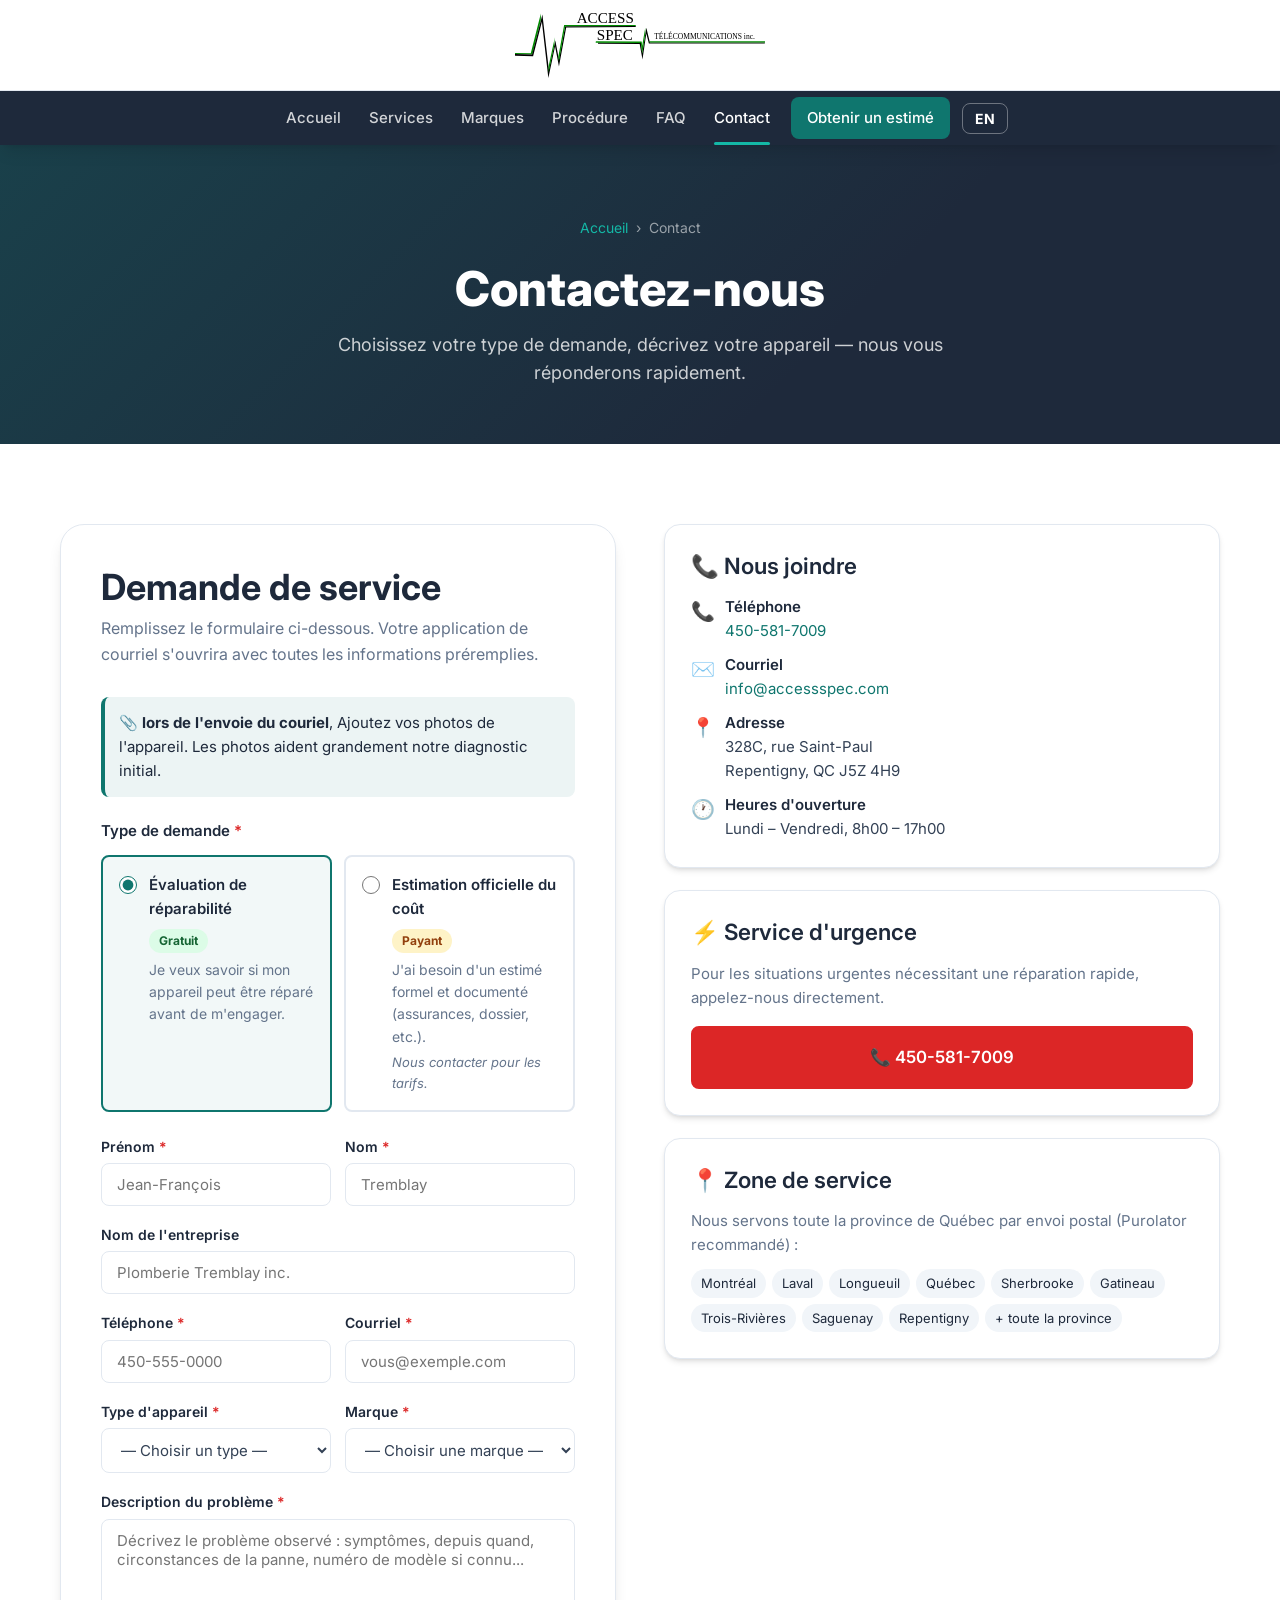
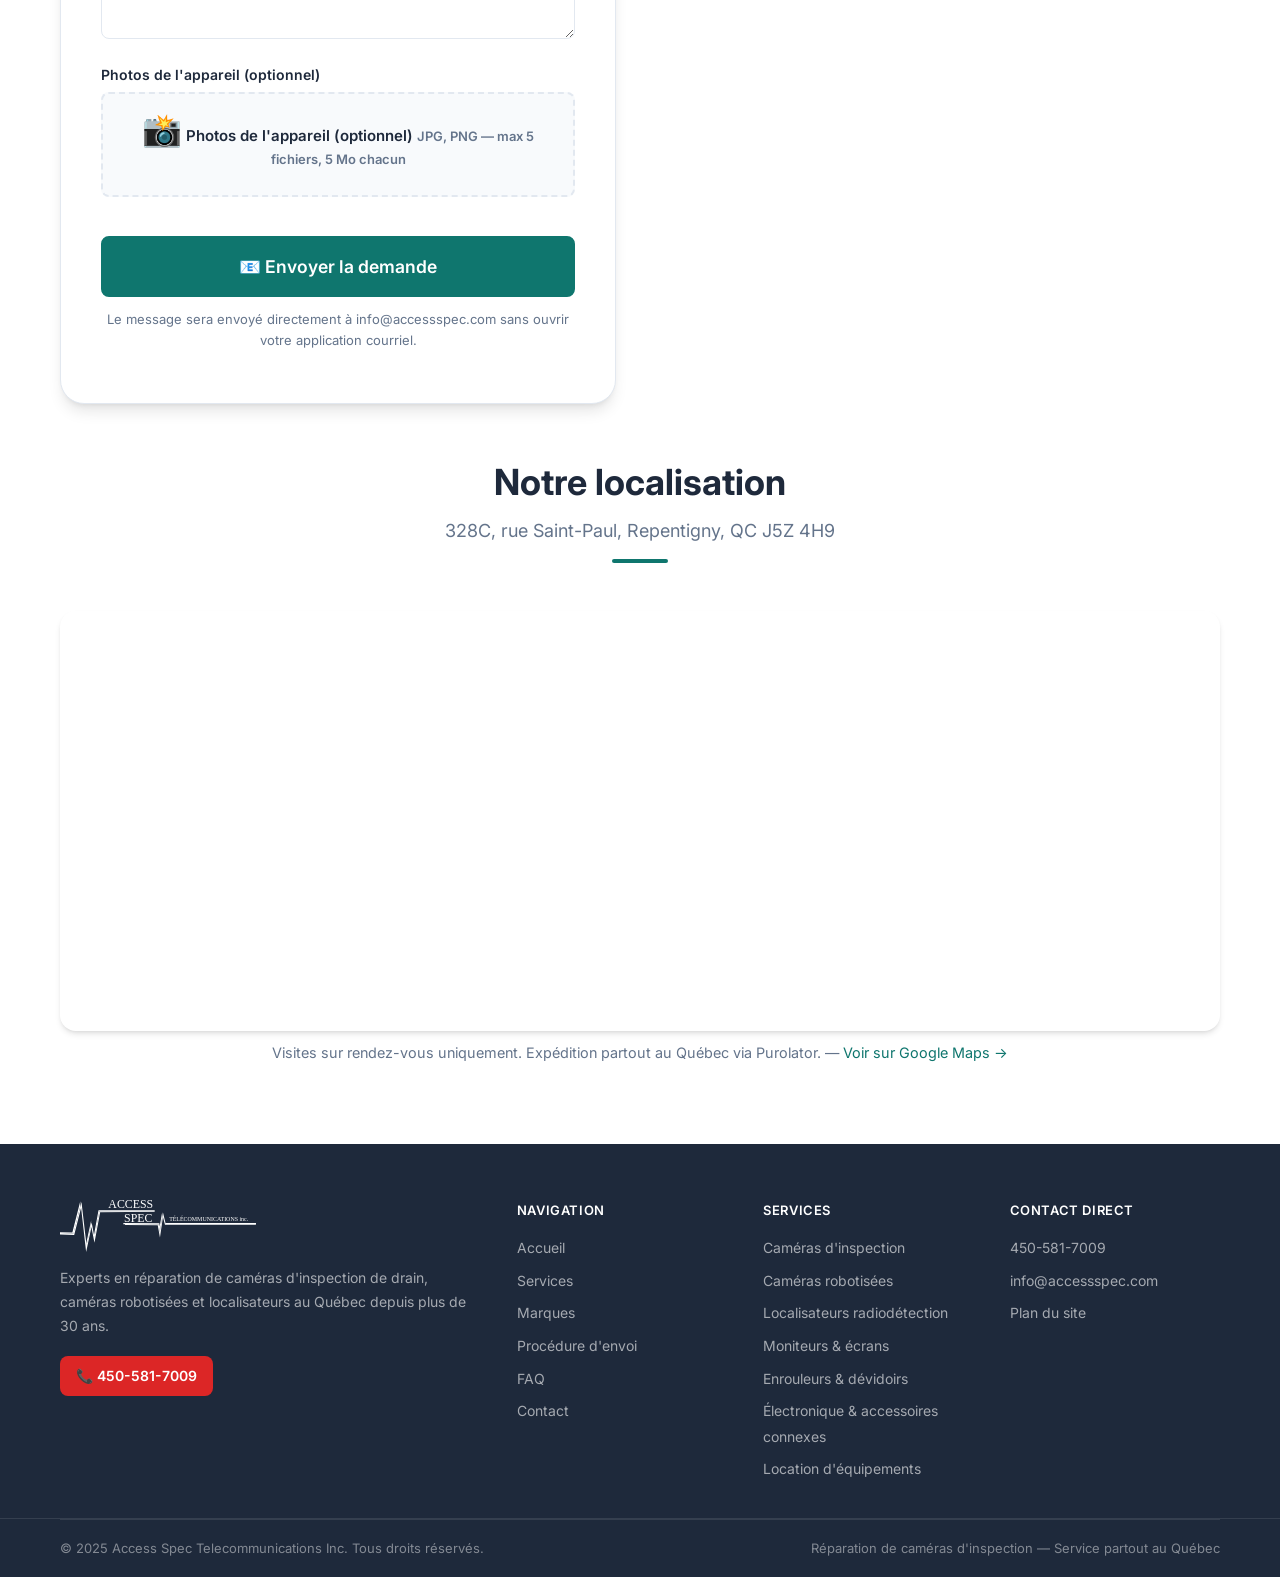
==== contact.html @ 67550aa0 "corection" ====
<!DOCTYPE html>
<html lang="fr">
<head>
  <meta charset="UTF-8">
  <meta name="viewport" content="width=device-width, initial-scale=1.0">
  <title>Contact &amp; estimé — Access Spec Telecommunications | Réparation caméra Québec</title>
  <meta name="description" content="Contactez Access Spec pour un estimé de réparation de caméra d'inspection de drain, caméra robotisée ou localisateur. Formulaire de contact, téléphone 450-581-7009, courriel info@accessspec.com.">
  <link rel="canonical" href="https://www.accessspec.com/contact.html">
  <link rel="preconnect" href="https://fonts.googleapis.com">
  <link rel="preconnect" href="https://fonts.gstatic.com" crossorigin>
  <link href="https://fonts.googleapis.com/css2?family=Inter:wght@400;500;600;700;800&display=swap" rel="stylesheet">
  <link rel="stylesheet" href="css/style.css">
  <style>
    /* === STATUT FORMULAIRE === */
    .form-status {
      display: none; padding: 14px 18px; border-radius: var(--radius);
      font-size: .9375rem; line-height: 1.5; margin-top: 16px;
    }
    .form-status--success { background: #DCFCE7; color: #166534; border: 1px solid #86EFAC; }
    .form-status--error   { background: #FEF2F2; color: #991B1B; border: 1px solid #FECACA; }
    .form-status a { color: inherit; font-weight: 600; }
    /* === CHAMP PHOTO === */
    .file-drop {
      border: 2px dashed var(--border); border-radius: var(--radius);
      padding: 20px 16px; text-align: center; cursor: pointer;
      transition: border-color var(--transition-fast), background var(--transition-fast);
      background: var(--off-white);
    }
    .file-drop:hover, .file-drop:focus-within { border-color: var(--primary); background: rgba(15,118,110,.04); }
    .file-drop input[type="file"] { display: none; }
    .file-drop-label { display: flex; flex-direction: column; align-items: center; gap: 6px; cursor: pointer; }
    .file-drop-icon  { font-size: 2rem; line-height: 1; }
    .file-drop-text  { font-weight: 600; color: var(--secondary); font-size: .9375rem; }
    .file-drop-hint  { font-size: .8125rem; color: var(--text-light); }
    #file-names { margin-top: 8px; font-size: .8125rem; color: var(--primary); min-height: 1em; }
    /* === SÉLECTEUR TYPE DE DEMANDE === */
    .selector-label { font-weight: 600; font-size: .9375rem; margin-bottom: 12px; color: var(--secondary); }
    .type-options { display: grid; grid-template-columns: 1fr 1fr; gap: 12px; margin-bottom: 24px; }
    @media (max-width: 580px) { .type-options { grid-template-columns: 1fr; } }
    .type-option {
      display: flex; align-items: flex-start; gap: 12px;
      padding: 16px; border: 2px solid var(--border); border-radius: var(--radius);
      cursor: pointer; transition: border-color var(--transition-fast), background var(--transition-fast);
      background: var(--white);
    }
    .type-option:hover { border-color: var(--primary-light); background: var(--off-white); }
    .type-option:has(input:checked) { border-color: var(--primary); background: rgba(15,118,110,.05); }
    .type-option input[type="radio"] { margin-top: 3px; accent-color: var(--primary); width: 18px; height: 18px; flex-shrink: 0; }
    .type-option-content { flex: 1; }
    .type-option-header { display: flex; align-items: center; justify-content: space-between; gap: 8px; margin-bottom: 6px; flex-wrap: wrap; }
    .type-option-title { font-weight: 600; font-size: .9375rem; color: var(--secondary); }
    .type-badge { font-size: .75rem; font-weight: 700; padding: 2px 10px; border-radius: var(--radius-full); white-space: nowrap; }
    .type-badge-free { background: #DCFCE7; color: #166534; }
    .type-badge-paid { background: #FEF3C7; color: #92400E; }
    .type-option-desc { font-size: .875rem; color: var(--text-light); margin: 0; }
    .type-option-note { font-size: .8125rem; color: var(--text-light); font-style: italic; margin: 4px 0 0; }
  </style>
</head>
<body>

<a href="tel:4505817009" class="floating-phone" aria-label="Appeler Access Spec au 450-581-7009">📞 450-581-7009</a>

<header class="site-header" id="site-header">
  <div class="header-logo-wrap">
    <a href="index.html" aria-label="Accueil Access Spec Telecommunications">
      <img src="assets/logoAccessSpec.svg" alt="Access Spec Telecommunications Inc." class="site-logo" width="220" height="66">
    </a>
  </div>
  <div class="header-nav">
    <div class="nav-inner">
      <button class="hamburger" id="hamburger" aria-label="Ouvrir le menu de navigation" aria-expanded="false" aria-controls="nav-menu">
        <span></span><span></span><span></span>
      </button>
      <ul class="nav-menu" id="nav-menu" role="list">
        <li><a href="index.html"     class="nav-link" data-i18n="nav-accueil">Accueil</a></li>
        <li><a href="services.html"  class="nav-link" data-i18n="nav-services">Services</a></li>
        <li><a href="marques.html"   class="nav-link" data-i18n="nav-marques">Marques</a></li>
        <li><a href="procedure.html" class="nav-link" data-i18n="nav-proc">Procédure</a></li>
        <li><a href="faq.html"       class="nav-link" data-i18n="nav-faq">FAQ</a></li>
        <li><a href="contact.html"   class="nav-link" data-i18n="nav-contact-simple">Contact</a></li>
        <li><a href="contact.html"   class="nav-link cta-nav" data-i18n="nav-contact">Obtenir un estimé</a></li>
        <li><button class="lang-btn" id="lang-btn" aria-label="Switch to English">EN</button></li>
      </ul>
    </div>
  </div>
</header>

<main>

  <section class="page-hero">
    <div class="page-hero-content container">
      <nav class="breadcrumb" aria-label="Fil d'Ariane">
        <a href="index.html" data-i18n="nav-accueil">Accueil</a>
        <span aria-hidden="true">›</span>
        <span data-i18n="nav-contact-simple">Contact</span>
      </nav>
      <h1 data-i18n="ct-page-h1">Contactez-nous</h1>
      <p data-i18n="ct-page-sub">Choisissez votre type de demande, décrivez votre appareil — nous vous réponderons rapidement.</p>
    </div>
  </section>

  <!-- CONTACT LAYOUT -->
  <section class="section">
    <div class="container">
      <div class="contact-layout">

        <!-- FORMULAIRE -->
        <div class="contact-form fade-in">
          <h2 data-i18n="ct-form-h2">Demande de service</h2>
          <p class="form-subtitle" data-i18n="ct-form-sub">Remplissez le formulaire ci-dessous. Votre application de courriel s'ouvrira avec toutes les informations préremplies.</p>

          <div class="form-note" role="note" data-i18n="ct-form-note">
            📎 <strong>lors de l'envoie du couriel</strong>, Ajoutez vos photos de l'appareil. Les photos aident grandement notre diagnostic initial.
          </div>

          <form id="contact-form" novalidate enctype="multipart/form-data">

            <p class="selector-label"><span data-i18n="ct-type-label">Type de demande</span> <span aria-hidden="true" style="color:var(--cta-phone)">*</span></p>
            <div class="type-options" role="radiogroup" aria-label="Type de demande">

              <label class="type-option" for="type-reparabilite">
                <input type="radio" id="type-reparabilite" name="type_demande" value="reparabilite" checked>
                <div class="type-option-content">
                  <div class="type-option-header">
                    <span class="type-option-title" data-i18n="ct-type-rep-title">Évaluation de réparabilité</span>
                    <span class="type-badge type-badge-free" data-i18n="ct-type-rep-badge">Gratuit</span>
                  </div>
                  <p class="type-option-desc" data-i18n="ct-type-rep-desc">Je veux savoir si mon appareil peut être réparé avant de m'engager.</p>
                </div>
              </label>

              <label class="type-option" for="type-estimation">
                <input type="radio" id="type-estimation" name="type_demande" value="estimation">
                <div class="type-option-content">
                  <div class="type-option-header">
                    <span class="type-option-title" data-i18n="ct-type-est-title">Estimation officielle du coût</span>
                    <span class="type-badge type-badge-paid" data-i18n="ct-type-est-badge">Payant</span>
                  </div>
                  <p class="type-option-desc" data-i18n="ct-type-est-desc">J'ai besoin d'un estimé formel et documenté (assurances, dossier, etc.).</p>
                  <p class="type-option-note" data-i18n="ct-type-est-note">Nous contacter pour les tarifs.</p>
                </div>
              </label>

            </div>

            <div class="form-row">
              <div class="form-group">
                <label for="prenom"><span data-i18n="ct-lbl-prenom">Prénom</span> <span aria-hidden="true" style="color:var(--cta-phone)">*</span></label>
                <input type="text" id="prenom" name="prenom" placeholder="Jean-François" required autocomplete="given-name" data-i18n-placeholder="ct-ph-prenom">
              </div>
              <div class="form-group">
                <label for="nom"><span data-i18n="ct-lbl-nom">Nom</span> <span aria-hidden="true" style="color:var(--cta-phone)">*</span></label>
                <input type="text" id="nom" name="nom" placeholder="Tremblay" required autocomplete="family-name" data-i18n-placeholder="ct-ph-nom">
              </div>
            </div>

            <div class="form-group">
              <label for="entreprise" data-i18n="ct-lbl-co">Nom de l'entreprise</label>
              <input type="text" id="entreprise" name="entreprise" placeholder="Plomberie Tremblay inc." autocomplete="organization" data-i18n-placeholder="ct-ph-co">
            </div>

            <div class="form-row">
              <div class="form-group">
                <label for="telephone"><span data-i18n="ct-lbl-tel">Téléphone</span> <span aria-hidden="true" style="color:var(--cta-phone)">*</span></label>
                <input type="tel" id="telephone" name="telephone" placeholder="450-555-0000" required autocomplete="tel" data-i18n-placeholder="ct-ph-tel">
              </div>
              <div class="form-group">
                <label for="email"><span data-i18n="ct-lbl-email">Courriel</span> <span aria-hidden="true" style="color:var(--cta-phone)">*</span></label>
                <input type="email" id="email" name="email" placeholder="vous@exemple.com" required autocomplete="email" data-i18n-placeholder="ct-ph-email">
              </div>
            </div>

            <div class="form-row">
              <div class="form-group">
                <label for="type_appareil"><span data-i18n="ct-lbl-type">Type d'appareil</span> <span aria-hidden="true" style="color:var(--cta-phone)">*</span></label>
                <select id="type_appareil" name="type_appareil" required>
                  <option value="" disabled selected data-i18n="ct-opt-default-type">— Choisir un type —</option>
                  <option value="Caméra d'inspection de drain" data-i18n="ct-opt-t1">Caméra d'inspection de drain</option>
                  <option value="Caméra robotisée"             data-i18n="ct-opt-t2">Caméra robotisée</option>
                  <option value="Localisateur de cable"        data-i18n="ct-opt-t3">Localisateur de cable</option>
                  <option value="Câble / Poussoir"             data-i18n="ct-opt-t4">Câble / Poussoir</option>
                  <option value="Moniteur / Écran"             data-i18n="ct-opt-t5">Moniteur / Écran</option>
                  <option value="Enrouleur / Dévidoir"         data-i18n="ct-opt-t6">Enrouleur / Dévidoir</option>
                  <option value="Localisateur de métal"        data-i18n="ct-opt-t7">Localisateur de métal</option>
                  <option value="Corrélateur de fuite d'eau"   data-i18n="ct-opt-t8">Corrélateur de fuite d'eau</option>
                  <option value="Instrument d'écoute au sol"   data-i18n="ct-opt-t9">Instrument d'écoute au sol</option>
                  <option value="Clampe d'induction"           data-i18n="ct-opt-t10">Clampe d'induction</option>
                  <option value="Multimètre"                   data-i18n="ct-opt-t11">Multimètre</option>
                  <option value="Autre appareil"               data-i18n="ct-opt-t12">Autre appareil</option>
                </select>
              </div>
              <div class="form-group">
                <label for="marque"><span data-i18n="ct-lbl-brand">Marque</span> <span aria-hidden="true" style="color:var(--cta-phone)">*</span></label>
                <select id="marque" name="marque" required>
                  <option value="" disabled selected data-i18n="ct-opt-default-brand">— Choisir une marque —</option>
                  <option value="Hathorn">Hathorn</option>
                  <option value="Gen-Eye (General Pipe Cleaners)">Gen-Eye (General Pipe Cleaners)</option>
                  <option value="RIDGID / SeeSnake">RIDGID / SeeSnake</option>
                  <option value="Milwaukee">Milwaukee</option>
                  <option value="Pearpoint">Pearpoint</option>
                  <option value="General Pipe Cleaners">General Pipe Cleaners</option>
                  <option value="Ratech  electronics">Ratech electronics</option>
                  <option value="ARIES Industries">ARIES Industries</option>
                  <option value="Envirosight">Envirosight</option>
                  <option value="Cues">Cues</option>
                  <option value="Radiodétection">Radiodétection</option>
                  <option value="Sewerin">Sewerin</option>
                  <option value="HWM">HWM</option>
                  <option value="RIDGID">RIDGID</option>
                  <option value="CST-BURGER">CST-BURGER</option>
                  <option value="CST-BURGER">FLUKE</option>
                  <option value="Autre marque" data-i18n="ct-opt-brand-other">Autre marque</option>
                </select>
              </div>
            </div>

            <div class="form-group">
              <label for="description"><span data-i18n="ct-lbl-desc">Description du problème</span> <span aria-hidden="true" style="color:var(--cta-phone)">*</span></label>
              <textarea id="description" name="description" rows="5" required
                placeholder="Décrivez le problème observé : symptômes, depuis quand, circonstances de la panne, numéro de modèle si connu..."
                data-i18n-placeholder="ct-ph-desc"></textarea>
            </div>

            <!-- Photos -->
            <div class="form-group">
              <label data-i18n="ct-lbl-photos">Photos de l'appareil (optionnel)</label>
              <div class="file-drop" id="file-drop">
                <label class="file-drop-label" for="photos">
                  <span class="file-drop-icon" aria-hidden="true">📸</span>
                  <span class="file-drop-text" data-i18n="ct-lbl-photos">Photos de l'appareil (optionnel)</span>
                  <span class="file-drop-hint" data-i18n="ct-photos-hint">JPG, PNG — max 5 fichiers, 5 Mo chacun</span>
                </label>
                <input type="file" id="photos" name="attachment[]" accept="image/*" multiple>
              </div>
              <div id="file-names"></div>
            </div>

            <button type="submit" class="btn btn-primary btn-lg" style="width:100%; justify-content:center;" aria-label="Envoyer la demande" data-i18n="ct-btn-send">
              📧 Envoyer la demande
            </button>

            <p style="color:var(--text-light); font-size:.8125rem; text-align:center; margin-top:12px;" data-i18n="ct-send-note">
              Le message sera envoyé directement à info@accessspec.com sans ouvrir votre application courriel.
            </p>

            <div id="form-status" class="form-status" role="alert" aria-live="polite"></div>

          </form>
        </div>

        <!-- INFOS DE CONTACT -->
        <div class="contact-info fade-in">

          <div class="contact-info-card">
            <h3 data-i18n="ct-info-h3">📞 Nous joindre</h3>
            <div class="ci-item">
              <span class="ci-icon" aria-hidden="true">📞</span>
              <div class="ci-text">
                <strong data-i18n="ct-info-tel">Téléphone</strong>
                <a href="tel:4505817009">450-581-7009</a>
              </div>
            </div>
            <div class="ci-item">
              <span class="ci-icon" aria-hidden="true">✉️</span>
              <div class="ci-text">
                <strong data-i18n="ct-info-email">Courriel</strong>
                <a href="mailto:info@accessspec.com">info@accessspec.com</a>
              </div>
            </div>
            <div class="ci-item">
              <span class="ci-icon" aria-hidden="true">📍</span>
              <div class="ci-text">
                <strong data-i18n="ct-info-addr">Adresse</strong>
                <span>328C, rue Saint-Paul<br>Repentigny, QC J5Z 4H9</span>
              </div>
            </div>
            <div class="ci-item">
              <span class="ci-icon" aria-hidden="true">🕐</span>
              <div class="ci-text">
                <strong data-i18n="ct-info-hours-label">Heures d'ouverture</strong>
                <span data-i18n="ct-info-hours">Lundi – Vendredi, 8h00 – 17h00</span>
              </div>
            </div>
          </div>

          <div class="contact-info-card">
            <h3 data-i18n="ct-urgent-h3">⚡ Service d'urgence</h3>
            <p style="color:var(--text-light); font-size:.9375rem; margin-bottom:16px;" data-i18n="ct-urgent-p">Pour les situations urgentes nécessitant une réparation rapide, appelez-nous directement.</p>
            <a href="tel:4505817009" class="btn btn-phone" style="width:100%; justify-content:center;" aria-label="Appeler pour service urgent">
              📞 450-581-7009
            </a>
          </div>

          <div class="contact-info-card">
            <h3 data-i18n="ct-zone-h3">📍 Zone de service</h3>
            <p style="color:var(--text-light); font-size:.9375rem;" data-i18n="ct-zone-p">Nous servons toute la province de Québec par envoi postal (Purolator recommandé) :</p>
            <div style="margin-top:12px; display:flex; flex-wrap:wrap; gap:6px;">
              <span style="background:var(--light-gray); padding:4px 10px; border-radius:var(--radius-full); font-size:.8125rem; color:var(--secondary);">Montréal</span>
              <span style="background:var(--light-gray); padding:4px 10px; border-radius:var(--radius-full); font-size:.8125rem; color:var(--secondary);">Laval</span>
              <span style="background:var(--light-gray); padding:4px 10px; border-radius:var(--radius-full); font-size:.8125rem; color:var(--secondary);">Longueuil</span>
              <span style="background:var(--light-gray); padding:4px 10px; border-radius:var(--radius-full); font-size:.8125rem; color:var(--secondary);">Québec</span>
              <span style="background:var(--light-gray); padding:4px 10px; border-radius:var(--radius-full); font-size:.8125rem; color:var(--secondary);">Sherbrooke</span>
              <span style="background:var(--light-gray); padding:4px 10px; border-radius:var(--radius-full); font-size:.8125rem; color:var(--secondary);">Gatineau</span>
              <span style="background:var(--light-gray); padding:4px 10px; border-radius:var(--radius-full); font-size:.8125rem; color:var(--secondary);">Trois-Rivières</span>
              <span style="background:var(--light-gray); padding:4px 10px; border-radius:var(--radius-full); font-size:.8125rem; color:var(--secondary);">Saguenay</span>
              <span style="background:var(--light-gray); padding:4px 10px; border-radius:var(--radius-full); font-size:.8125rem; color:var(--secondary);">Repentigny</span>
              <span style="background:var(--light-gray); padding:4px 10px; border-radius:var(--radius-full); font-size:.8125rem; color:var(--secondary);" data-i18n="ct-zone-more">+ toute la province</span>
            </div>
          </div>

        </div>
      </div>

      <!-- CARTE GOOGLE MAPS -->
      <div style="margin-top:56px;">
        <div class="section-title fade-in">
          <h2 data-i18n="ct-map-h2">Notre localisation</h2>
          <p>328C, rue Saint-Paul, Repentigny, QC J5Z 4H9</p>
          <span class="accent-bar"></span>
        </div>
        <div class="map-wrap fade-in">
          <iframe
            src="https://maps.google.com/maps?q=328C+rue+Saint-Paul,+Repentigny,+QC+J5Z+4H9,+Canada&output=embed&z=17"
            width="100%"
            height="420"
            style="border:0;"
            allowfullscreen=""
            loading="lazy"
            title="Access Spec Telecommunications — 328C rue Saint-Paul, Repentigny, QC"
            aria-label="Carte — 328C rue Saint-Paul, Repentigny, Québec">
          </iframe>
        </div>
        <p style="text-align:center; color:var(--text-light); font-size:.9rem; margin-top:10px;" data-i18n="ct-map-note">
          Visites sur rendez-vous uniquement. Expédition partout au Québec via Purolator. —
          <a href="https://www.google.com/maps/search/?api=1&query=328C+rue+Saint-Paul+Repentigny+QC+J5Z+4H9" target="_blank" rel="noopener" style="color:var(--primary);">Voir sur Google Maps →</a>
        </p>
      </div>

    </div>
  </section>

</main>

<footer class="site-footer" role="contentinfo">
  <div class="container">
    <div class="footer-main">
      <div class="footer-brand">
        <img src="assets/logoAccessSpec.svg" alt="Access Spec Telecommunications Inc." width="160" height="52" loading="lazy">
        <p data-i18n="ft-tagline">Experts en réparation de caméras d'inspection de drain, caméras robotisées et localisateurs au Québec depuis plus de 30 ans.</p>
        <a href="tel:4505817009" class="footer-phone" aria-label="Appeler Access Spec">📞 450-581-7009</a>
      </div>
      <div class="footer-col">
        <h4 data-i18n="ft-nav-title">Navigation</h4>
        <ul>
          <li><a href="index.html"     data-i18n="ft-nav-home">Accueil</a></li>
          <li><a href="services.html"  data-i18n="ft-nav-services">Services</a></li>
          <li><a href="marques.html"   data-i18n="ft-nav-brands">Marques</a></li>
          <li><a href="procedure.html" data-i18n="ft-nav-proc">Procédure d'envoi</a></li>
          <li><a href="faq.html"       data-i18n="ft-nav-faq">FAQ</a></li>
          <li><a href="contact.html"   data-i18n="ft-nav-contact">Contact</a></li>
        </ul>
      </div>
      <div class="footer-col">
        <h4 data-i18n="ft-svc-title">Services</h4>
        <ul>
          <li><a href="services.html"                    data-i18n="ft-svc-1">Caméras d'inspection</a></li>
          <li><a href="services.html#cameras-robotisees" data-i18n="ft-svc-2">Caméras robotisées</a></li>
          <li><a href="services.html#localisateurs"      data-i18n="ft-svc-3">Localisateurs radiodétection</a></li>
          <li><a href="services.html#moniteurs"          data-i18n="ft-svc-4">Moniteurs &amp; écrans</a></li>
          <li><a href="services.html#enrouleurs"         data-i18n="ft-svc-5">Enrouleurs &amp; dévidoirs</a></li>
          <li><a href="services.html#electronique"       data-i18n="ft-svc-6">Électronique &amp; accessoires connexes</a></li>
          <li><a href="procedure.html#location"          data-i18n="ft-location">Location d'équipements</a></li>
        </ul>
      </div>
      <div class="footer-col">
        <h4 data-i18n="ft-contact-direct-title">Contact direct</h4>
        <ul>
          <li><a href="tel:4505817009">450-581-7009</a></li>
          <li><a href="mailto:info@accessspec.com">info@accessspec.com</a></li>
          <li><a href="sitemap.html" data-i18n="ft-sitemap">Plan du site</a></li>
        </ul>
      </div>
    </div>
  </div>
  <div style="border-top: 1px solid rgba(255,255,255,.1);">
    <div class="container">
      <div class="footer-bottom">
        <span data-i18n="ft-copy">© 2025 Access Spec Telecommunications Inc. Tous droits réservés.</span>
        <span data-i18n="ft-bottom">Réparation de caméras d'inspection — Service partout au Québec</span>
      </div>
    </div>
  </div>
</footer>

<script src="js/main.js"></script>
</body>
</html>
---- css/style.css ----
/* ================================================================
   ACCESS SPEC TELECOMMUNICATIONS INC. — style.css
   ================================================================ */

/* === VARIABLES === */
:root {
  --primary:        #0F766E;
  --primary-dark:   #0A5C57;
  --primary-light:  #14B8A6;
  --secondary:      #1E293B;
  --secondary-light:#334155;
  --cta-urgent:     #F59E0B;
  --cta-urgent-dk:  #D97706;
  --cta-phone:      #DC2626;
  --cta-phone-dk:   #B91C1C;
  --white:          #FFFFFF;
  --off-white:      #F8FAFC;
  --light-gray:     #F1F5F9;
  --border:         #E2E8F0;
  --text:           #334155;
  --text-light:     #64748B;

  --shadow-sm: 0 1px 2px rgba(0,0,0,.05);
  --shadow:    0 4px 6px -1px rgba(0,0,0,.1), 0 2px 4px -2px rgba(0,0,0,.1);
  --shadow-lg: 0 10px 15px -3px rgba(0,0,0,.1), 0 4px 6px -4px rgba(0,0,0,.1);
  --shadow-xl: 0 20px 25px -5px rgba(0,0,0,.1), 0 8px 10px -6px rgba(0,0,0,.1);

  --radius-sm:   4px;
  --radius:      8px;
  --radius-lg:   16px;
  --radius-xl:   24px;
  --radius-full: 9999px;

  --transition:      0.3s ease;
  --transition-fast: 0.15s ease;
  --container:       1200px;
}

/* === RESET === */
*, *::before, *::after { box-sizing: border-box; margin: 0; padding: 0; }
html { scroll-behavior: smooth; font-size: 16px; }
body {
  font-family: 'Inter', -apple-system, BlinkMacSystemFont, 'Segoe UI', sans-serif;
  color: var(--text);
  background: var(--white);
  line-height: 1.6;
  overflow-x: hidden;
}
img { max-width: 100%; height: auto; display: block; }
a { color: inherit; text-decoration: none; }
ul { list-style: none; }
button { cursor: pointer; border: none; background: none; font-family: inherit; }

/* === TYPOGRAPHY === */
h1 { font-size: clamp(1.75rem, 4vw, 3rem);    font-weight: 800; line-height: 1.15; }
h2 { font-size: clamp(1.4rem, 3vw, 2.25rem);  font-weight: 700; line-height: 1.25; }
h3 { font-size: clamp(1.1rem, 2vw, 1.4rem);   font-weight: 600; line-height: 1.35; }
h4 { font-size: 1.0625rem; font-weight: 600; }
p  { margin-bottom: 0.75rem; }
p:last-child { margin-bottom: 0; }

/* === LAYOUT === */
.container {
  max-width: var(--container);
  margin: 0 auto;
  padding: 0 20px;
}
.section    { padding: 80px 0; }
.section-sm { padding: 48px 0; }

.section-title { text-align: center; margin-bottom: 48px; }
.section-title h2 { color: var(--secondary); margin-bottom: 12px; }
.section-title p  { color: var(--text-light); font-size: 1.125rem; max-width: 600px; margin: 0 auto; }
.section-title .accent-bar {
  display: block;
  width: 56px; height: 4px;
  background: var(--primary);
  border-radius: var(--radius-full);
  margin: 14px auto 0;
}

/* === BUTTONS === */
.btn {
  display: inline-flex;
  align-items: center;
  gap: 8px;
  padding: 14px 28px;
  border-radius: var(--radius);
  font-size: 1rem;
  font-weight: 600;
  transition: all var(--transition);
  cursor: pointer;
  border: 2px solid transparent;
  white-space: nowrap;
  text-decoration: none;
}
.btn-primary  { background: var(--primary);   color: var(--white); border-color: var(--primary); }
.btn-primary:hover { background: var(--primary-dark); border-color: var(--primary-dark); transform: translateY(-1px); box-shadow: var(--shadow-lg); }

.btn-phone  { background: var(--cta-phone);  color: var(--white); border-color: var(--cta-phone);  font-size: 1.05rem; padding: 16px 32px; }
.btn-phone:hover { background: var(--cta-phone-dk); border-color: var(--cta-phone-dk); transform: translateY(-2px); box-shadow: 0 8px 25px rgba(220,38,38,.4); }

.btn-urgent { background: var(--cta-urgent); color: var(--secondary); border-color: var(--cta-urgent); }
.btn-urgent:hover { background: var(--cta-urgent-dk); border-color: var(--cta-urgent-dk); transform: translateY(-1px); box-shadow: var(--shadow-lg); }

.btn-outline { background: transparent; color: var(--white); border-color: var(--white); }
.btn-outline:hover { background: var(--white); color: var(--secondary); }

.btn-outline-primary { background: transparent; color: var(--primary); border-color: var(--primary); }
.btn-outline-primary:hover { background: var(--primary); color: var(--white); }

.btn-lg { padding: 18px 36px; font-size: 1.1rem; }

/* === HEADER === */
.site-header {
  position: sticky;
  top: 0;
  z-index: 999;
  box-shadow: var(--shadow-lg);
}
.header-logo-wrap {
  background: var(--white);
  display: flex;
  justify-content: center;
  align-items: center;
  padding: 12px 20px;
  border-bottom: 1px solid var(--border);
}
.site-logo { height: 66px; width: auto; }

.header-nav { background: var(--secondary); position: relative; }
.nav-inner {
  max-width: var(--container);
  margin: 0 auto;
  padding: 0 20px;
  display: flex;
  align-items: center;
  justify-content: space-between;
}
.nav-menu {
  display: flex;
  align-items: center;
  gap: 2px;
  flex: 1;
  justify-content: center;
}
.nav-link {
  color: rgba(255,255,255,.8);
  padding: 15px 13px;
  font-size: .9375rem;
  font-weight: 500;
  transition: color var(--transition-fast);
  display: block;
  position: relative;
}
.nav-link::after {
  content: '';
  position: absolute;
  bottom: 0; left: 13px; right: 13px;
  height: 3px;
  background: var(--primary-light);
  border-radius: var(--radius-full);
  transform: scaleX(0);
  transition: transform var(--transition);
}
.nav-link:hover, .nav-link.active { color: var(--white); }
.nav-link:hover::after, .nav-link.active::after { transform: scaleX(1); }

.nav-link.cta-nav {
  background: var(--primary); color: var(--white);
  border-radius: var(--radius); padding: 9px 16px; margin-left: 6px;
}
.nav-link.cta-nav::after { display: none; }
.nav-link.cta-nav:hover { background: var(--primary-light); }

.lang-btn {
  color: var(--white);
  font-size: .875rem; font-weight: 700;
  padding: 6px 12px;
  border: 1.5px solid rgba(255,255,255,.35);
  border-radius: var(--radius);
  transition: all var(--transition-fast);
  margin-left: 10px;
}
.lang-btn:hover { background: rgba(255,255,255,.12); border-color: rgba(255,255,255,.7); }

/* Hamburger */
.hamburger {
  display: none;
  flex-direction: column;
  gap: 5px;
  padding: 12px;
}
.hamburger span {
  display: block; width: 24px; height: 2px;
  background: var(--white);
  border-radius: var(--radius-full);
  transition: all var(--transition);
}
.hamburger.open span:nth-child(1) { transform: translateY(7px) rotate(45deg); }
.hamburger.open span:nth-child(2) { opacity: 0; }
.hamburger.open span:nth-child(3) { transform: translateY(-7px) rotate(-45deg); }

/* === FLOATING PHONE BUTTON (mobile only) === */
.floating-phone {
  display: none;
  position: fixed; bottom: 20px; right: 16px; z-index: 998;
  background: var(--cta-phone); color: var(--white);
  border-radius: var(--radius-full);
  padding: 13px 18px;
  font-weight: 700; font-size: .875rem;
  box-shadow: 0 4px 20px rgba(220,38,38,.55);
  align-items: center; gap: 6px;
  transition: all var(--transition);
  animation: pulse-phone 2.5s infinite;
}
.floating-phone:hover { background: var(--cta-phone-dk); transform: translateY(-2px); }
@keyframes pulse-phone {
  0%,100% { box-shadow: 0 4px 20px rgba(220,38,38,.55); }
  50%      { box-shadow: 0 4px 30px rgba(220,38,38,.8), 0 0 0 8px rgba(220,38,38,.12); }
}

/* === HERO === */
.hero {
  position: relative;
  min-height: 92vh;
  display: flex; align-items: center; justify-content: center;
  overflow: hidden;
}
.hero-bg {
  position: absolute; inset: 0;
  background-size: cover; background-position: center; background-repeat: no-repeat;
}
.hero-overlay {
  position: absolute; inset: 0;
  background: rgba(0,0,0,.62);
}
.hero-content {
  position: relative; z-index: 1;
  text-align: center; color: var(--white);
  padding: 60px 20px; max-width: 920px; margin: 0 auto;
}
.hero-badge {
  display: inline-block;
  background: var(--primary); color: var(--white);
  font-size: .8125rem; font-weight: 600; letter-spacing: 1.2px; text-transform: uppercase;
  padding: 6px 18px; border-radius: var(--radius-full);
  margin-bottom: 24px;
}
.hero-content h1 { color: var(--white); text-shadow: 0 2px 20px rgba(0,0,0,.35); margin-bottom: 20px; }
.hero-h1-accent { color: var(--primary-light); }
.hero-subtitle {
  font-size: clamp(1rem, 2vw, 1.2rem);
  color: rgba(255,255,255,.88);
  margin-bottom: 40px;
  min-height: 2.5em;
  font-weight: 400;
}
.hero-subtitle .rotating { font-weight: 600; color: var(--primary-light); display: inline-block; transition: opacity .4s ease, transform .4s ease; }
.hero-cta { display: flex; gap: 16px; justify-content: center; flex-wrap: wrap; }

/* === PROBLEMS SECTION === */
.problems-section { background: var(--light-gray); }
.problems-grid { display: grid; grid-template-columns: repeat(5,1fr); gap: 18px; }
.problem-card {
  background: var(--white); border-radius: var(--radius-lg); padding: 28px 18px;
  text-align: center; box-shadow: var(--shadow);
  border: 2px solid transparent; transition: all var(--transition);
}
.problem-card:hover { border-color: var(--primary); transform: translateY(-4px); box-shadow: var(--shadow-lg); }
.problem-icon {
  width: 56px; height: 56px;
  background: rgba(15,118,110,.1); border-radius: 50%;
  display: flex; align-items: center; justify-content: center;
  margin: 0 auto 14px;
}
.problem-icon svg {
  width: 28px; height: 28px;
  color: var(--primary); fill: none;
  stroke: currentColor; stroke-width: 2;
  stroke-linecap: round; stroke-linejoin: round;
}
.problem-card h3 { font-size: .9375rem; color: var(--secondary); line-height: 1.4; }

/* === SERVICE CARDS === */
.services-grid { display: grid; grid-template-columns: repeat(3,1fr); gap: 28px; }
.service-card {
  background: var(--white); border-radius: var(--radius-lg);
  overflow: hidden; box-shadow: var(--shadow); border: 1px solid var(--border);
  transition: all var(--transition);
}
.service-card:hover { transform: translateY(-6px); box-shadow: var(--shadow-xl); }
.service-card-head {
  background: var(--secondary); padding: 26px 28px;
  display: flex; align-items: center; gap: 16px;
}
.svc-icon {
  width: 48px; height: 48px;
  background: rgba(255,255,255,.1); border-radius: var(--radius);
  display: flex; align-items: center; justify-content: center; flex-shrink: 0;
}
.svc-icon svg {
  width: 26px; height: 26px;
  color: var(--primary-light); fill: none; stroke: currentColor; stroke-width: 2;
  stroke-linecap: round; stroke-linejoin: round;
}
.service-card-head h3 { color: var(--white); font-size: 1.2rem; }
.service-card-body { padding: 26px 28px; }
.service-card-body p { color: var(--text-light); margin-bottom: 18px; }
.svc-badge {
  display: inline-flex; align-items: center; gap: 5px;
  background: var(--light-gray); color: var(--secondary);
  font-size: .8125rem; font-weight: 600;
  padding: 5px 11px; border-radius: var(--radius-full);
  margin: 3px 3px 3px 0;
}
.svc-badge.urgent { background: rgba(245,158,11,.15); color: var(--cta-urgent-dk); }

/* === TIMELINE (homepage) === */
.timeline-row {
  display: grid; grid-template-columns: repeat(6,1fr);
  position: relative; gap: 0;
}
.timeline-row::before {
  content: ''; position: absolute;
  top: 32px; left: calc(100%/12); right: calc(100%/12);
  height: 2px; background: var(--primary); z-index: 0;
}
.tl-step { text-align: center; position: relative; z-index: 1; padding: 0 6px; }
.tl-dot {
  width: 64px; height: 64px;
  background: var(--primary); border-radius: 50%;
  display: flex; align-items: center; justify-content: center;
  margin: 0 auto 14px;
  color: var(--white); font-size: 1.2rem; font-weight: 800;
  box-shadow: 0 0 0 6px rgba(15,118,110,.15);
}
.tl-step h4 { font-size: .9375rem; color: var(--secondary); margin-bottom: 6px; }
.tl-step p  { font-size: .8125rem; color: var(--text-light); line-height: 1.5; }

/* === ADVANTAGES === */
.advantages-section { background: var(--secondary); color: var(--white); }
.advantages-grid { display: grid; grid-template-columns: repeat(4,1fr); gap: 32px; }
.adv-block { text-align: center; }
.adv-number {
  font-size: clamp(2.5rem, 5vw, 3.5rem); font-weight: 800;
  color: var(--primary-light); line-height: 1; margin-bottom: 8px;
}
.adv-label { font-size: 1rem; font-weight: 600; color: var(--white); margin-bottom: 8px; }
.adv-desc  { font-size: .875rem; color: rgba(255,255,255,.65); line-height: 1.5; }

/* === BRANDS CAROUSEL === */
.brands-section { background: var(--off-white); }
.carousel-wrap { overflow: hidden; position: relative; padding: 12px 0; }
.carousel-wrap::before,
.carousel-wrap::after {
  content: ''; position: absolute; top: 0; bottom: 0; width: 80px; z-index: 2;
}
.carousel-wrap::before { left: 0;  background: linear-gradient(to right, var(--off-white), transparent); }
.carousel-wrap::after  { right: 0; background: linear-gradient(to left,  var(--off-white), transparent); }
.carousel-track {
  display: flex; gap: 40px;
  animation: carousel-scroll 28s linear infinite;
  width: max-content;
}
.carousel-track:hover { animation-play-state: paused; }
@keyframes carousel-scroll {
  0%   { transform: translateX(0); }
  100% { transform: translateX(-50%); }
}
.brand-logo-item {
  flex-shrink: 0;
  display: flex; align-items: center; justify-content: center;
  width: 130px; height: 90px;
  filter: grayscale(100%) opacity(.6);
  transition: filter var(--transition);
}
.brand-logo-item:hover { filter: grayscale(0%) opacity(1); }
.brand-logo-item img { max-height: 80px; max-width: 120px; object-fit: contain; width: auto; }
.brands-also { text-align: center; margin-top: 28px; color: var(--text-light); font-size: .9375rem; }
.brands-also strong { color: var(--secondary); }

/* === TESTIMONIALS === */
.testimonials-section { background: var(--white); }
.testimonials-grid { display: grid; grid-template-columns: repeat(3,1fr); gap: 28px; }
.testi-card {
  background: var(--white); border-radius: var(--radius-lg); padding: 32px;
  box-shadow: var(--shadow); border: 1px solid var(--border);
}
.testi-quote {
  font-size: 3.5rem; color: var(--primary); opacity: .2;
  line-height: 1; margin-bottom: -18px; font-family: Georgia, serif;
}
.testi-stars { color: var(--cta-urgent); font-size: 1rem; margin-bottom: 10px; }
.testi-text  { font-style: italic; color: var(--text); margin-bottom: 20px; line-height: 1.7; }
.testi-author { display: flex; align-items: center; gap: 12px; }
.testi-avatar {
  width: 44px; height: 44px;
  background: var(--primary); border-radius: 50%;
  display: flex; align-items: center; justify-content: center;
  color: var(--white); font-weight: 700; font-size: 1rem; flex-shrink: 0;
}
.testi-name { font-weight: 600; color: var(--secondary); font-size: .9375rem; }
.testi-role { font-size: .8125rem; color: var(--text-light); }

/* === CERTIFICATIONS === */
.certs-section { background: var(--light-gray); }
.certs-grid { display: grid; grid-template-columns: repeat(4,1fr); gap: 20px; }
.cert-badge {
  background: var(--white); border-radius: var(--radius-lg); padding: 22px;
  display: flex; align-items: center; gap: 14px;
  box-shadow: var(--shadow); border-left: 4px solid var(--primary);
  transition: all var(--transition);
}
.cert-badge:hover { transform: translateX(4px); box-shadow: var(--shadow-lg); }
.cert-check { font-size: 1.4rem; flex-shrink: 0; }
.cert-text  { font-weight: 600; color: var(--secondary); font-size: .9375rem; line-height: 1.4; }

/* === GALLERY === */
.gallery-grid { display: grid; grid-template-columns: repeat(3,1fr); gap: 14px; }
.gallery-item {
  border-radius: var(--radius-lg); overflow: hidden;
  aspect-ratio: 4/3; cursor: pointer; position: relative;
}
.gallery-item img { width: 100%; height: 100%; object-fit: cover; transition: transform var(--transition); }
.gallery-item-overlay {
  position: absolute; inset: 0;
  background: rgba(15,118,110,.72);
  display: flex; align-items: center; justify-content: center;
  opacity: 0; transition: opacity var(--transition);
}
.gallery-item-overlay svg { width: 40px; height: 40px; color: var(--white); fill: none; stroke: currentColor; stroke-width: 2; }
.gallery-item:hover img                  { transform: scale(1.06); }
.gallery-item:hover .gallery-item-overlay { opacity: 1; }

/* === LIGHTBOX === */
.lightbox {
  display: none; position: fixed; inset: 0; z-index: 9999;
  background: rgba(0,0,0,.95);
  align-items: center; justify-content: center; flex-direction: column;
}
.lightbox.open { display: flex; }
.lightbox-img {
  max-width: 90vw; max-height: 80vh; object-fit: contain;
  border-radius: var(--radius);
  transition: opacity .15s ease;
}
.lightbox-caption { color: rgba(255,255,255,.75); font-size: .9375rem; margin-top: 14px; text-align: center; max-width: 700px; padding: 0 16px; }
.lightbox-close {
  position: absolute; top: 18px; right: 22px;
  color: var(--white); font-size: 2rem; opacity: .75;
  transition: opacity var(--transition-fast); line-height: 1;
}
.lightbox-close:hover { opacity: 1; }
.lightbox-prev, .lightbox-next {
  position: absolute; top: 50%; transform: translateY(-50%);
  color: var(--white); font-size: 2rem; opacity: .65; padding: 14px;
  background: rgba(255,255,255,.1); border-radius: var(--radius);
  transition: all var(--transition-fast); line-height: 1;
}
.lightbox-prev { left: 14px; }
.lightbox-next { right: 14px; }
.lightbox-prev:hover, .lightbox-next:hover { opacity: 1; background: rgba(255,255,255,.22); }

/* === CTA SECTION === */
.cta-section { background: var(--primary); padding: 80px 0; text-align: center; color: var(--white); }
.cta-section h2 { color: var(--white); margin-bottom: 14px; }
.cta-section p  { color: rgba(255,255,255,.85); font-size: 1.125rem; margin-bottom: 40px; max-width: 520px; margin-left: auto; margin-right: auto; }
.cta-buttons { display: flex; gap: 16px; justify-content: center; flex-wrap: wrap; }

/* === PAGE HERO (interior pages) === */
.page-hero {
  background: var(--secondary); padding: 72px 0 56px;
  color: var(--white); text-align: center; position: relative; overflow: hidden;
}
.page-hero::before {
  content: ''; position: absolute; inset: 0;
  background: linear-gradient(135deg, rgba(15,118,110,.3) 0%, transparent 65%);
}
.page-hero-content { position: relative; z-index: 1; }
.page-hero h1      { color: var(--white); margin-bottom: 14px; }
.page-hero p       { color: rgba(255,255,255,.78); font-size: 1.125rem; max-width: 620px; margin: 0 auto; }
.breadcrumb {
  display: flex; align-items: center; justify-content: center; gap: 8px;
  color: rgba(255,255,255,.55); font-size: .875rem; margin-bottom: 22px;
}
.breadcrumb a { color: var(--primary-light); transition: color var(--transition-fast); }
.breadcrumb a:hover { color: var(--white); }

/* === SERVICES PAGE === */
.service-detail {
  background: var(--white); border-radius: var(--radius-lg);
  overflow: hidden; box-shadow: var(--shadow); margin-bottom: 26px;
  border: 1px solid var(--border);
}
.svc-detail-head {
  background: linear-gradient(135deg, var(--secondary), var(--secondary-light));
  padding: 26px 32px; display: flex; align-items: center; gap: 18px;
}
.svc-detail-icon {
  width: 54px; height: 54px;
  background: rgba(15,118,110,.3); border-radius: var(--radius);
  display: flex; align-items: center; justify-content: center;
}
.svc-detail-icon svg {
  width: 28px; height: 28px;
  color: var(--primary-light); fill: none; stroke: currentColor;
  stroke-width: 2; stroke-linecap: round; stroke-linejoin: round;
}
.svc-detail-head h3 { color: var(--white); font-size: 1.3rem; }
.svc-detail-head p  { color: rgba(255,255,255,.7); font-size: .9375rem; margin: 0; }
.svc-detail-body    { padding: 30px 32px; }
.svc-features {
  display: grid; grid-template-columns: repeat(2,1fr); gap: 10px; margin-top: 18px;
}
.svc-feature {
  display: flex; align-items: flex-start; gap: 9px;
  font-size: .9375rem; color: var(--text);
}
.svc-feature::before { content: '✓'; color: var(--primary); font-weight: 700; flex-shrink: 0; margin-top: 1px; }

.clientele-grid { display: grid; grid-template-columns: repeat(4,1fr); gap: 20px; }
.clientele-card {
  background: var(--white); border-radius: var(--radius-lg); padding: 26px 18px;
  text-align: center; box-shadow: var(--shadow); border: 1px solid var(--border);
  transition: all var(--transition);
}
.clientele-card:hover { border-color: var(--primary); transform: translateY(-4px); box-shadow: var(--shadow-lg); }
.clientele-icon { font-size: 2.5rem; margin-bottom: 10px; }
.clientele-card h4 { color: var(--secondary); font-size: .9375rem; }

/* === BRANDS PAGE === */
.brands-grid-lg { display: grid; grid-template-columns: repeat(3,1fr); gap: 30px; }
.brand-card-lg {
  background: var(--white); border-radius: var(--radius-lg); padding: 40px 28px;
  text-align: center; box-shadow: var(--shadow); border: 1px solid var(--border);
  transition: all var(--transition);
}
.brand-card-lg:hover { transform: translateY(-6px); box-shadow: var(--shadow-xl); border-color: var(--primary); }
.brand-card-lg img {
  height: 130px; width: auto; max-width: 220px; object-fit: contain;
  margin: 0 auto 20px; filter: grayscale(15%); transition: filter var(--transition);
}
.brand-card-lg:hover img { filter: grayscale(0%); }
.brand-card-lg h3 { color: var(--secondary); margin-bottom: 8px; }
.brand-card-lg p  { color: var(--text-light); font-size: .9375rem; }
.brand-text-logo  { font-size: 1.5rem; font-weight: 800; color: var(--secondary); margin-bottom: 18px; }
.brand-card-text  { background: var(--light-gray); border: 2px dashed var(--border); }

/* === PROCEDURE PAGE === */
.proc-steps { display: grid; gap: 24px; }
.proc-step {
  display: grid; grid-template-columns: 72px 1fr; gap: 22px;
  align-items: start; background: var(--white); border-radius: var(--radius-lg);
  padding: 30px; box-shadow: var(--shadow); border: 1px solid var(--border);
  transition: all var(--transition);
}
.proc-step:hover { border-color: var(--primary); box-shadow: var(--shadow-lg); }
.step-num {
  width: 64px; height: 64px;
  background: var(--primary); border-radius: 50%;
  display: flex; align-items: center; justify-content: center;
  color: var(--white); font-size: 1.5rem; font-weight: 800; flex-shrink: 0;
}
.step-content h3 { color: var(--secondary); margin-bottom: 8px; }
.step-content p  { color: var(--text-light); }
.step-content ul { list-style: disc; padding-left: 18px; color: var(--text-light); margin-top: 8px; }
.step-content ul li { margin-bottom: 4px; font-size: .9375rem; }

.packaging-tips {
  background: var(--light-gray); border-radius: var(--radius-lg); padding: 30px; margin-top: 40px;
}
.packaging-tips h3 { color: var(--secondary); margin-bottom: 18px; display: flex; align-items: center; gap: 10px; }
.packaging-tips ul { list-style: none; display: grid; grid-template-columns: repeat(2,1fr); gap: 10px; }
.packaging-tips ul li { display: flex; align-items: flex-start; gap: 8px; color: var(--text); font-size: .9375rem; }

.rental-box {
  background: linear-gradient(135deg, var(--secondary), var(--secondary-light));
  border-radius: var(--radius-xl); padding: 44px;
  color: var(--white); margin-top: 56px;
  display: grid; grid-template-columns: 1fr auto; gap: 28px; align-items: center;
}
.rental-box h3 { color: var(--white); margin-bottom: 10px; }
.rental-box p  { color: rgba(255,255,255,.75); margin-bottom: 0; }

/* === FAQ PAGE === */
.faq-list { max-width: 800px; margin: 0 auto; }
.faq-item {
  border: 1px solid var(--border); border-radius: var(--radius);
  margin-bottom: 10px; overflow: hidden;
  transition: box-shadow var(--transition);
}
.faq-item.open { box-shadow: var(--shadow); border-color: var(--primary); }
.faq-q {
  display: flex; align-items: center; justify-content: space-between; gap: 14px;
  padding: 18px 22px; cursor: pointer;
  background: var(--white); font-weight: 600; color: var(--secondary);
  font-size: .9375rem; width: 100%; text-align: left;
  transition: background var(--transition-fast);
}
.faq-q:hover { background: var(--light-gray); }
.faq-item.open .faq-q { background: var(--primary); color: var(--white); }
.faq-icon { width: 22px; height: 22px; flex-shrink: 0; transition: transform var(--transition); }
.faq-item.open .faq-icon { transform: rotate(45deg); }
.faq-a {
  display: none; padding: 18px 22px;
  color: var(--text); line-height: 1.7; background: var(--white);
  border-top: 1px solid var(--border); font-size: .9375rem;
}
.faq-item.open .faq-a { display: block; }

/* === CONTACT PAGE === */
.contact-layout { display: grid; grid-template-columns: 1fr 1fr; gap: 48px; align-items: start; }
.contact-form {
  background: var(--white); border-radius: var(--radius-xl); padding: 40px;
  box-shadow: var(--shadow-lg); border: 1px solid var(--border);
}
.contact-form h2 { color: var(--secondary); margin-bottom: 6px; }
.form-subtitle { color: var(--text-light); margin-bottom: 30px; }
.form-row { display: grid; grid-template-columns: 1fr 1fr; gap: 14px; }
.form-group { margin-bottom: 18px; }
.form-group label { display: block; font-weight: 600; color: var(--secondary); font-size: .875rem; margin-bottom: 5px; }
.form-group input, .form-group select, .form-group textarea {
  width: 100%; padding: 11px 15px;
  border: 1.5px solid var(--border); border-radius: var(--radius);
  font-family: inherit; font-size: .9375rem; color: var(--text);
  transition: border-color var(--transition-fast), box-shadow var(--transition-fast);
  background: var(--white);
}
.form-group input:focus, .form-group select:focus, .form-group textarea:focus {
  outline: none; border-color: var(--primary);
  box-shadow: 0 0 0 3px rgba(15,118,110,.12);
}
.form-group textarea { resize: vertical; min-height: 120px; }
.form-note {
  background: rgba(15,118,110,.08); border-left: 4px solid var(--primary);
  border-radius: var(--radius); padding: 14px; color: var(--secondary);
  font-size: .9375rem; margin-bottom: 22px;
}
.contact-info { display: flex; flex-direction: column; gap: 22px; }
.contact-info-card {
  background: var(--white); border-radius: var(--radius-lg); padding: 26px;
  box-shadow: var(--shadow); border: 1px solid var(--border);
}
.contact-info-card h3 { color: var(--secondary); margin-bottom: 14px; display: flex; align-items: center; gap: 9px; }
.ci-item { display: flex; align-items: flex-start; gap: 10px; margin-bottom: 10px; font-size: .9375rem; }
.ci-item:last-child { margin-bottom: 0; }
.ci-icon { font-size: 1.2rem; flex-shrink: 0; margin-top: 1px; }
.ci-text strong { display: block; color: var(--secondary); font-weight: 600; }
.ci-text a { color: var(--primary); }
.ci-text a:hover { color: var(--primary-dark); }
.map-wrap { border-radius: var(--radius-lg); overflow: hidden; box-shadow: var(--shadow); }
.map-wrap iframe { display: block; width: 100%; }

/* === FOOTER === */
.site-footer { background: var(--secondary); color: rgba(255,255,255,.78); }
.footer-main {
  display: grid; grid-template-columns: 2fr 1fr 1fr 1fr;
  gap: 36px; padding: 56px 0 36px;
}
.footer-brand img { height: 52px; width: auto; margin-bottom: 14px; filter: brightness(0) invert(1); }
.footer-brand p { font-size: .875rem; line-height: 1.7; color: rgba(255,255,255,.6); margin-bottom: 18px; }
.footer-phone {
  display: inline-flex; align-items: center; gap: 7px;
  background: var(--cta-phone); color: var(--white);
  padding: 9px 16px; border-radius: var(--radius);
  font-weight: 600; font-size: .875rem; transition: background var(--transition-fast);
}
.footer-phone:hover { background: var(--cta-phone-dk); }
.footer-col h4 {
  color: var(--white); margin-bottom: 14px;
  text-transform: uppercase; letter-spacing: .6px; font-size: .8125rem;
}
.footer-col ul  { display: flex; flex-direction: column; gap: 7px; }
.footer-col a   { color: rgba(255,255,255,.6); font-size: .875rem; transition: color var(--transition-fast); }
.footer-col a:hover { color: var(--primary-light); }
.footer-bottom {
  border-top: 1px solid rgba(255,255,255,.1); padding: 18px 0;
  display: flex; align-items: center; justify-content: space-between;
  font-size: .8125rem; color: rgba(255,255,255,.45);
}
.footer-bottom a { color: var(--primary-light); }

/* === ANIMATIONS === */
.fade-in { opacity: 0; transform: translateY(28px); transition: opacity .6s ease, transform .6s ease; }
.fade-in.visible { opacity: 1; transform: translateY(0); }
.fade-in-d1 { transition-delay: .1s; }
.fade-in-d2 { transition-delay: .2s; }
.fade-in-d3 { transition-delay: .3s; }
.fade-in-d4 { transition-delay: .4s; }
.fade-in-d5 { transition-delay: .5s; }

/* === UTILITIES === */
.text-center { text-align: center; }
.sr-only { position: absolute; width: 1px; height: 1px; padding: 0; margin: -1px; overflow: hidden; clip: rect(0,0,0,0); white-space: nowrap; border: 0; }

/* ================================================================
   RESPONSIVE
   ================================================================ */

/* Tablet ≤ 1024px */
@media (max-width: 1024px) {
  .problems-grid    { grid-template-columns: repeat(3,1fr); }
  .advantages-grid  { grid-template-columns: repeat(2,1fr); gap: 24px; }
  .certs-grid       { grid-template-columns: repeat(2,1fr); }
  .footer-main      { grid-template-columns: 1fr 1fr; }
  .brands-grid-lg   { grid-template-columns: repeat(2,1fr); }
  .clientele-grid   { grid-template-columns: repeat(2,1fr); }
  .timeline-row     { grid-template-columns: repeat(3,1fr); gap: 20px; }
  .timeline-row::before { display: none; }
}

/* Mobile ≤ 768px */
@media (max-width: 768px) {
  .section { padding: 52px 0; }

  /* Hamburger */
  .hamburger { display: flex; }
  .nav-menu {
    display: none; position: absolute; top: 100%; left: 0; right: 0;
    background: var(--secondary); flex-direction: column; gap: 0;
    align-items: stretch; padding: 6px 0;
    box-shadow: var(--shadow-lg); z-index: 100;
  }
  .nav-menu.open { display: flex; }
  .nav-link { padding: 13px 18px; border-bottom: 1px solid rgba(255,255,255,.05); }
  .nav-link::after { display: none; }
  .nav-link.cta-nav { margin: 6px 14px; text-align: center; justify-content: center; }
  .lang-btn { margin: 6px 14px; width: calc(100% - 28px); padding: 11px 14px; text-align: center; }

  .floating-phone { display: flex; }

  .hero { min-height: 88vh; }
  .hero-cta { flex-direction: column; align-items: center; }

  .problems-grid   { grid-template-columns: repeat(2,1fr); }
  .services-grid   { grid-template-columns: 1fr; }
  .advantages-grid { grid-template-columns: repeat(2,1fr); }
  .testimonials-grid { grid-template-columns: 1fr; }
  .certs-grid      { grid-template-columns: 1fr; }
  .gallery-grid    { grid-template-columns: repeat(2,1fr); }
  .timeline-row    { grid-template-columns: 1fr; }
  .contact-layout  { grid-template-columns: 1fr; }
  .footer-main     { grid-template-columns: 1fr; gap: 28px; padding: 36px 0 28px; }
  .footer-bottom   { flex-direction: column; gap: 6px; text-align: center; }
  .brands-grid-lg  { grid-template-columns: repeat(2,1fr); }
  .clientele-grid  { grid-template-columns: repeat(2,1fr); }
  .svc-features    { grid-template-columns: 1fr; }
  .proc-step       { grid-template-columns: 56px 1fr; gap: 14px; }
  .packaging-tips ul { grid-template-columns: 1fr; }
  .rental-box      { grid-template-columns: 1fr; padding: 28px; }
  .cta-buttons     { flex-direction: column; align-items: center; }
  .contact-form    { padding: 26px 18px; }
  .form-row        { grid-template-columns: 1fr; }
  .site-logo       { height: 50px; }
}

@media (max-width: 480px) {
  .problems-grid  { grid-template-columns: 1fr; }
  .advantages-grid { grid-template-columns: 1fr; }
  .gallery-grid   { grid-template-columns: 1fr; }
  .brands-grid-lg { grid-template-columns: 1fr; }
  .clientele-grid { grid-template-columns: 1fr; }
}
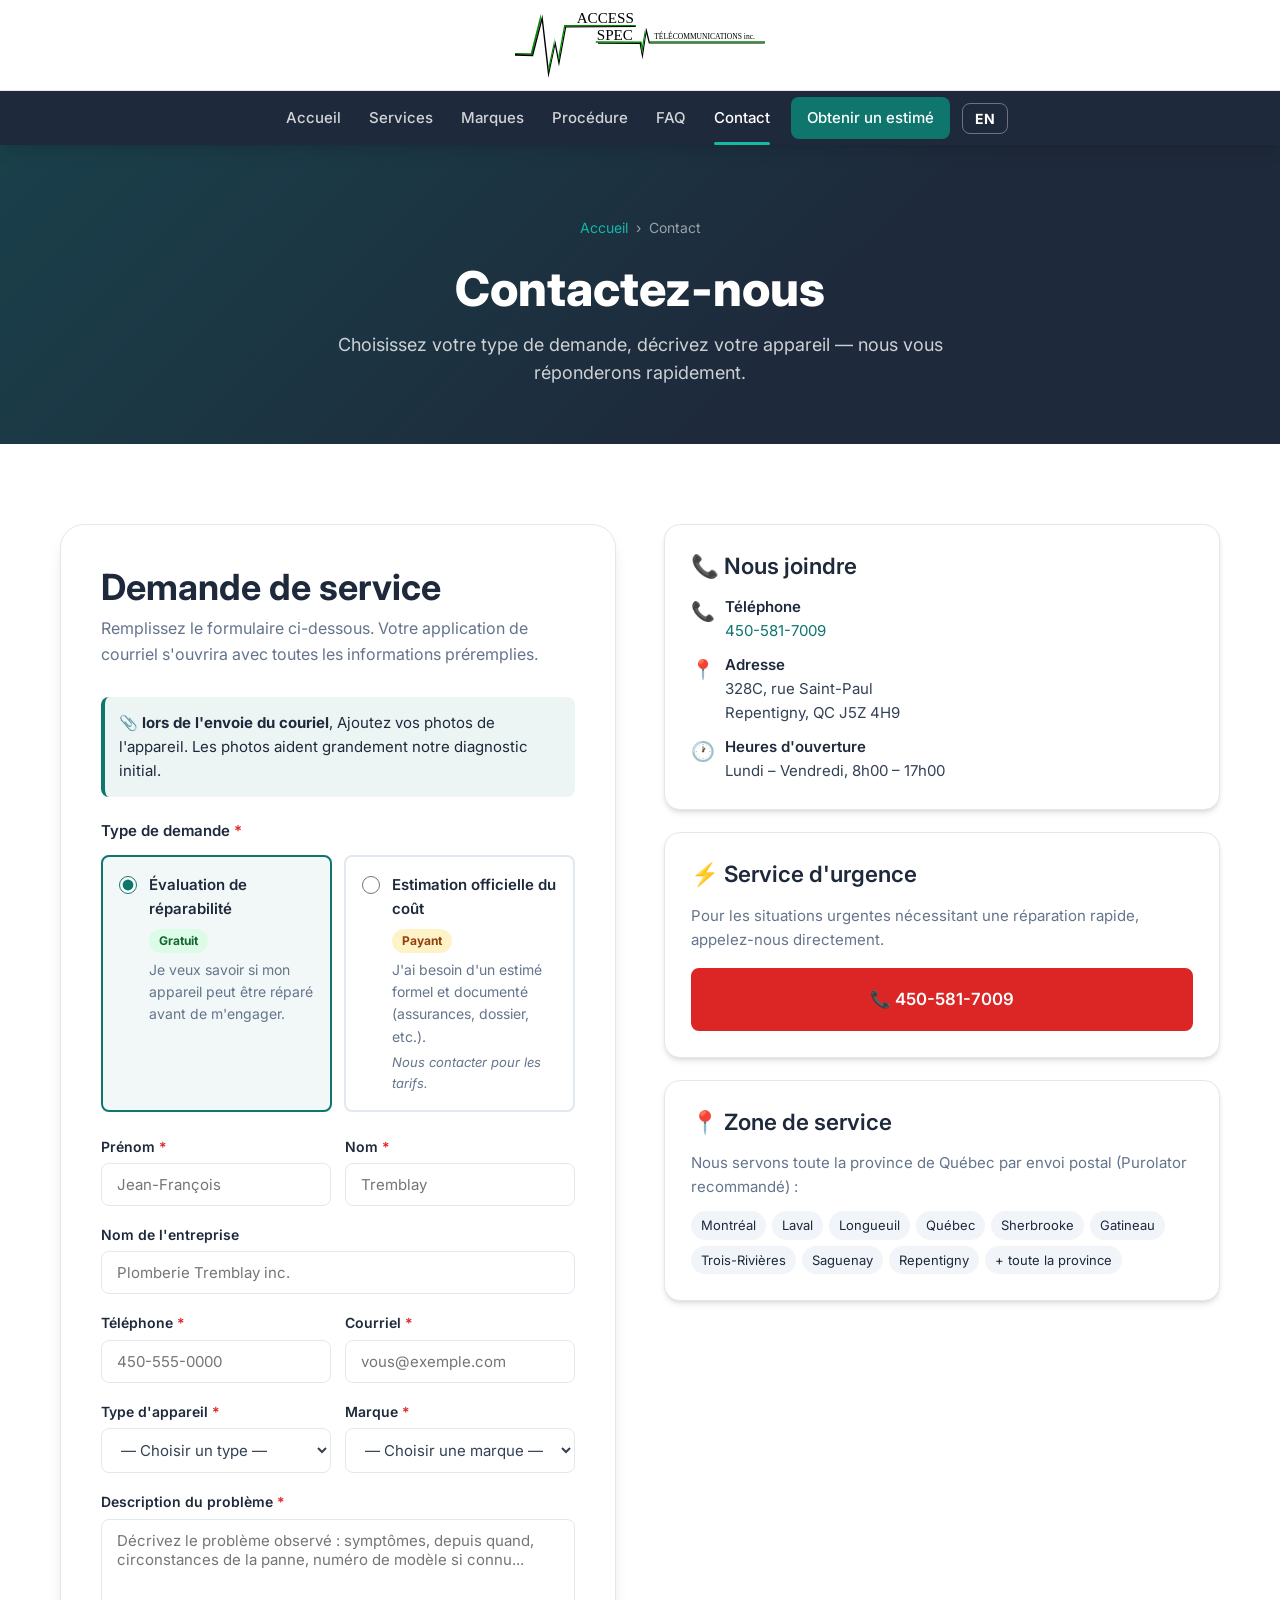
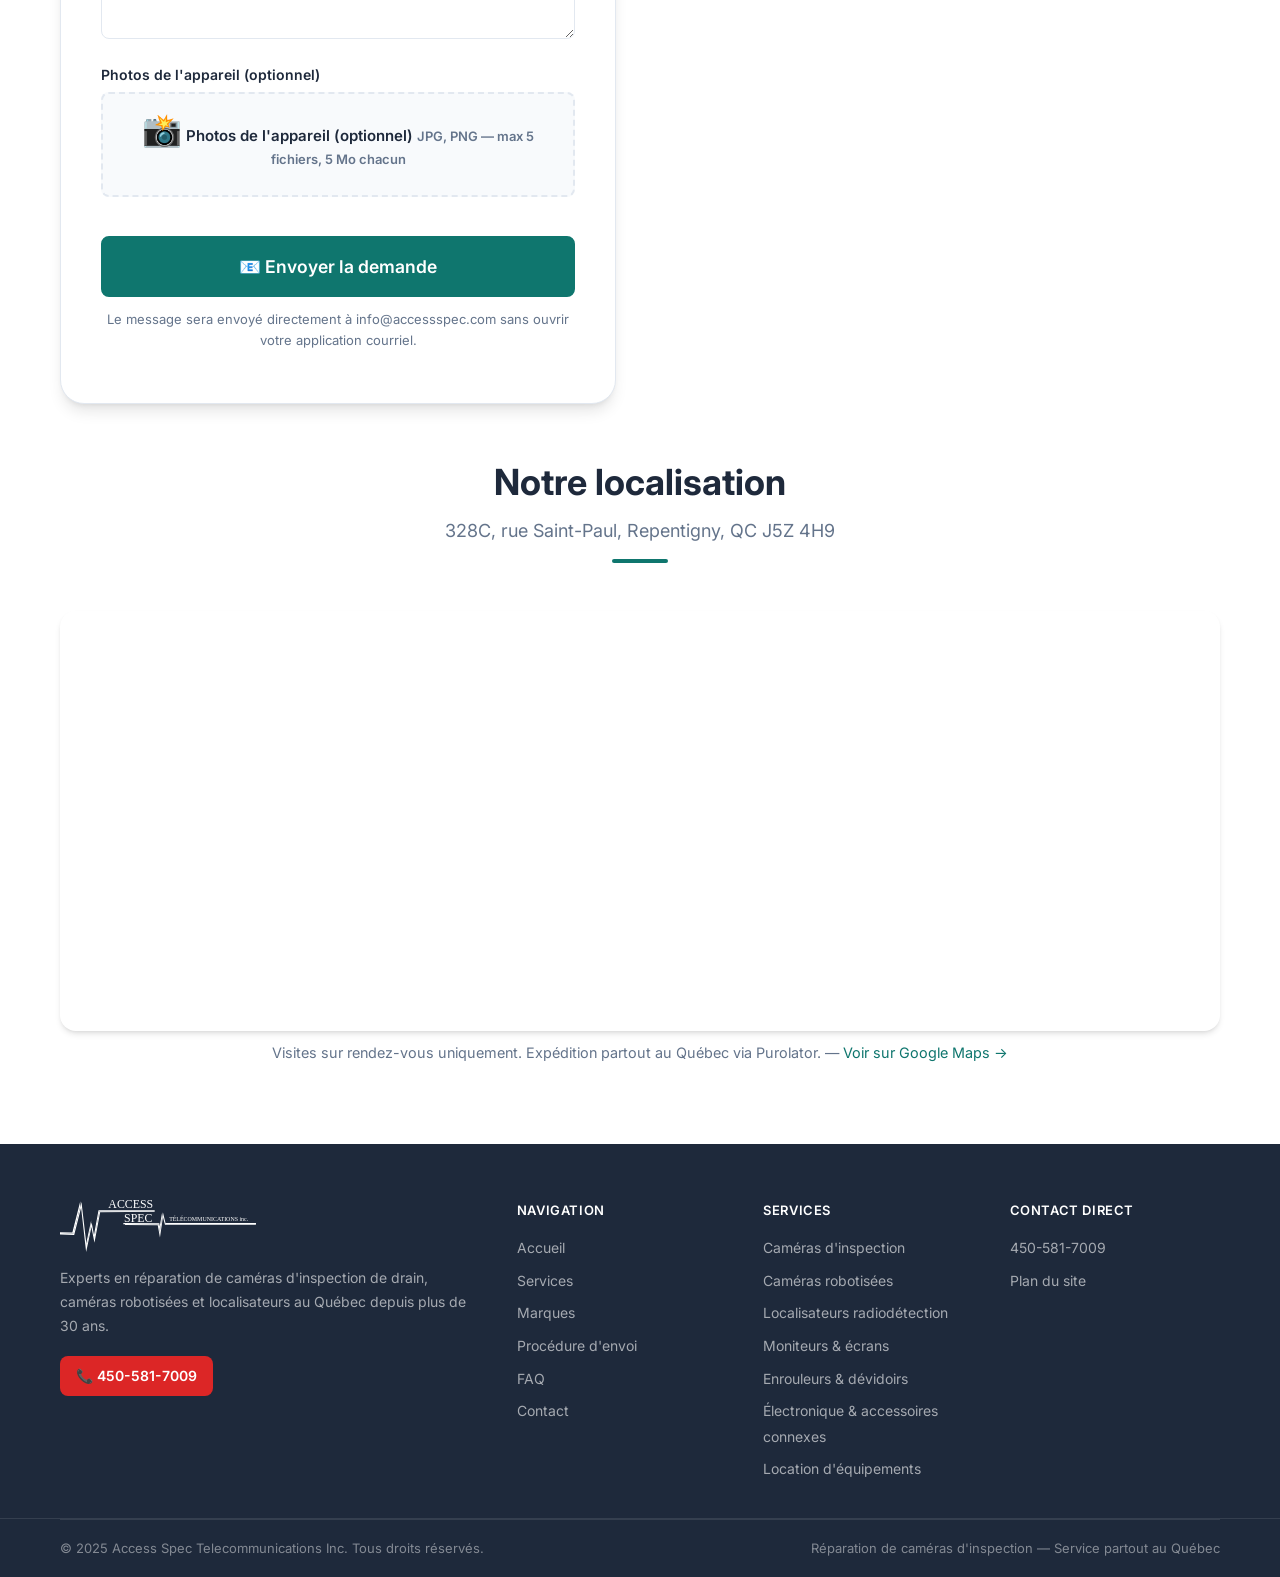
==== commit c2f3f7aa: "modif helen" ====
--- a/contact.html
+++ b/contact.html
@@ -260,13 +260,13 @@
                 <a href="tel:4505817009">450-581-7009</a>
               </div>
             </div>
-            <div class="ci-item">
+            <!--<div class="ci-item">
               <span class="ci-icon" aria-hidden="true">✉️</span>
               <div class="ci-text">
                 <strong data-i18n="ct-info-email">Courriel</strong>
                 <a href="mailto:info@accessspec.com">info@accessspec.com</a>
               </div>
-            </div>
+            </div>-->
             <div class="ci-item">
               <span class="ci-icon" aria-hidden="true">📍</span>
               <div class="ci-text">
@@ -376,7 +376,7 @@
         <h4 data-i18n="ft-contact-direct-title">Contact direct</h4>
         <ul>
           <li><a href="tel:4505817009">450-581-7009</a></li>
-          <li><a href="mailto:info@accessspec.com">info@accessspec.com</a></li>
+          <!--<li><a href="mailto:info@accessspec.com">info@accessspec.com</a></li>-->
           <li><a href="sitemap.html" data-i18n="ft-sitemap">Plan du site</a></li>
         </ul>
       </div>
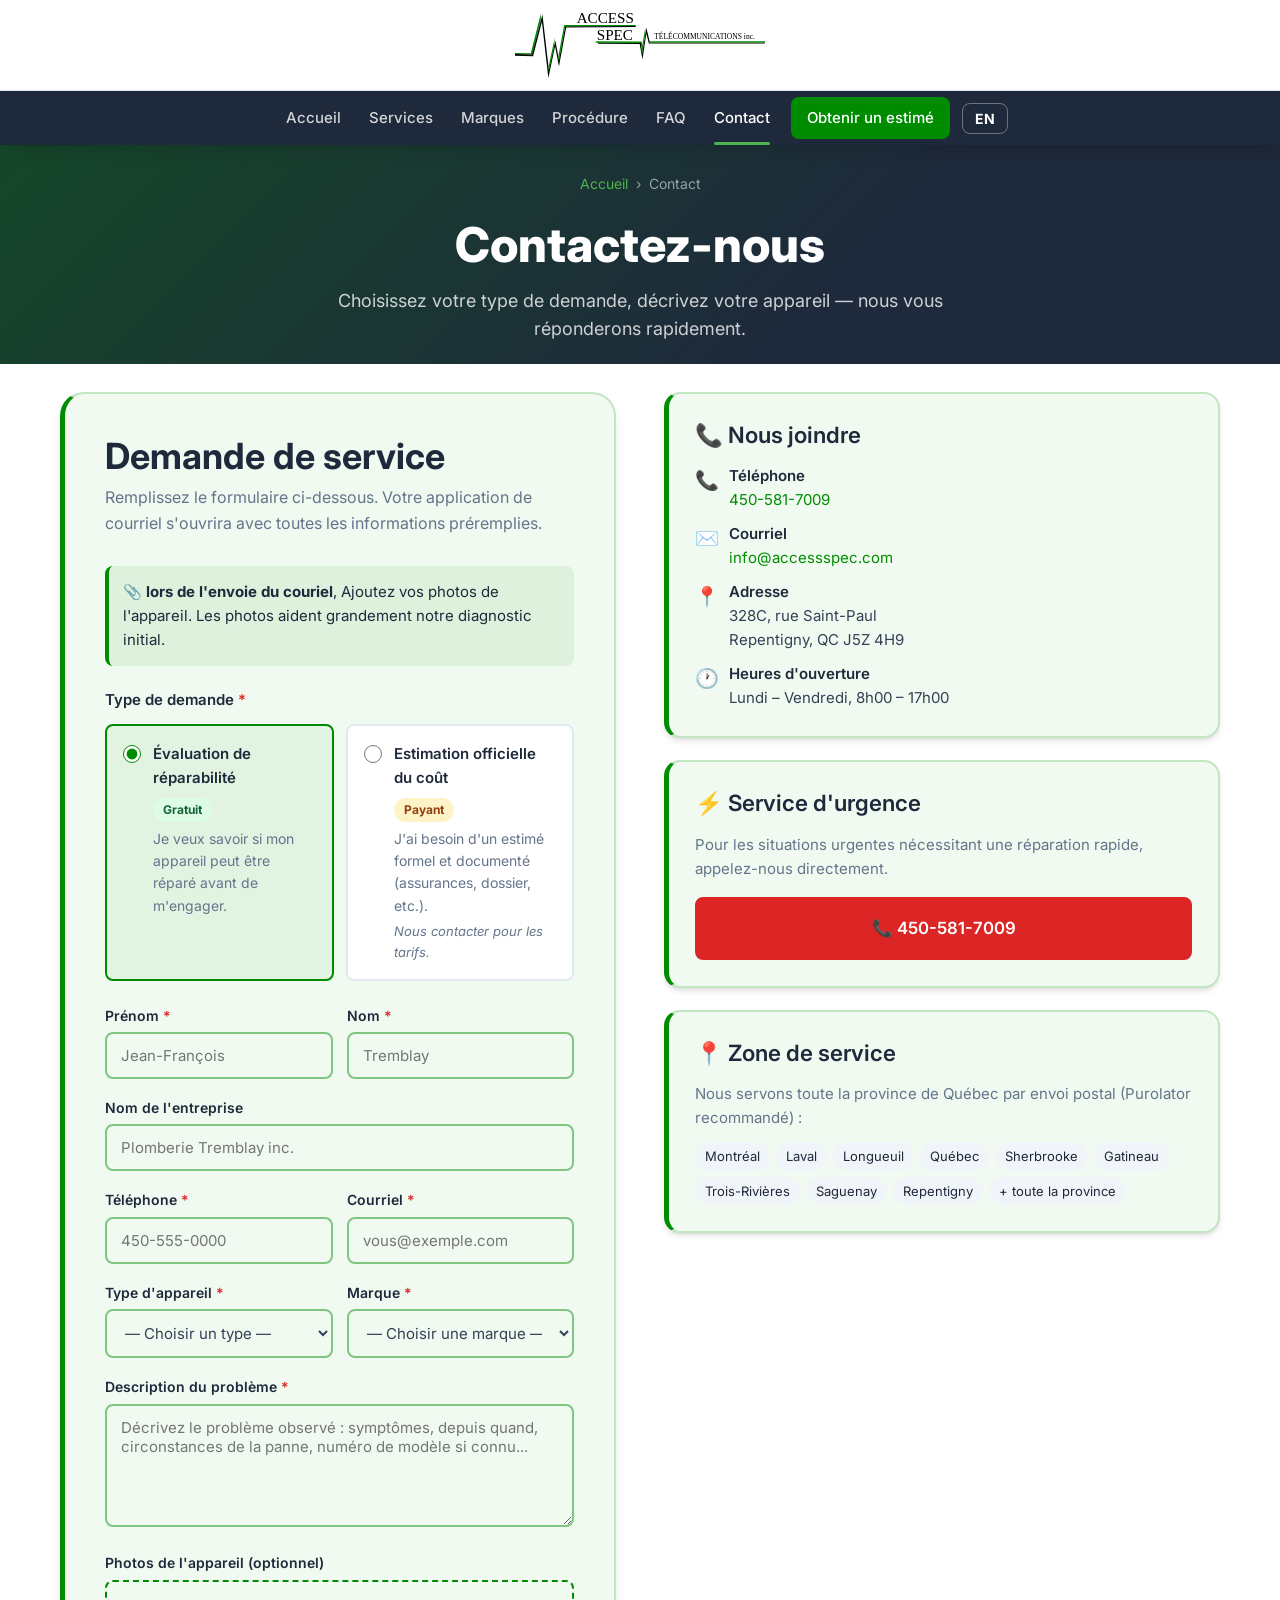
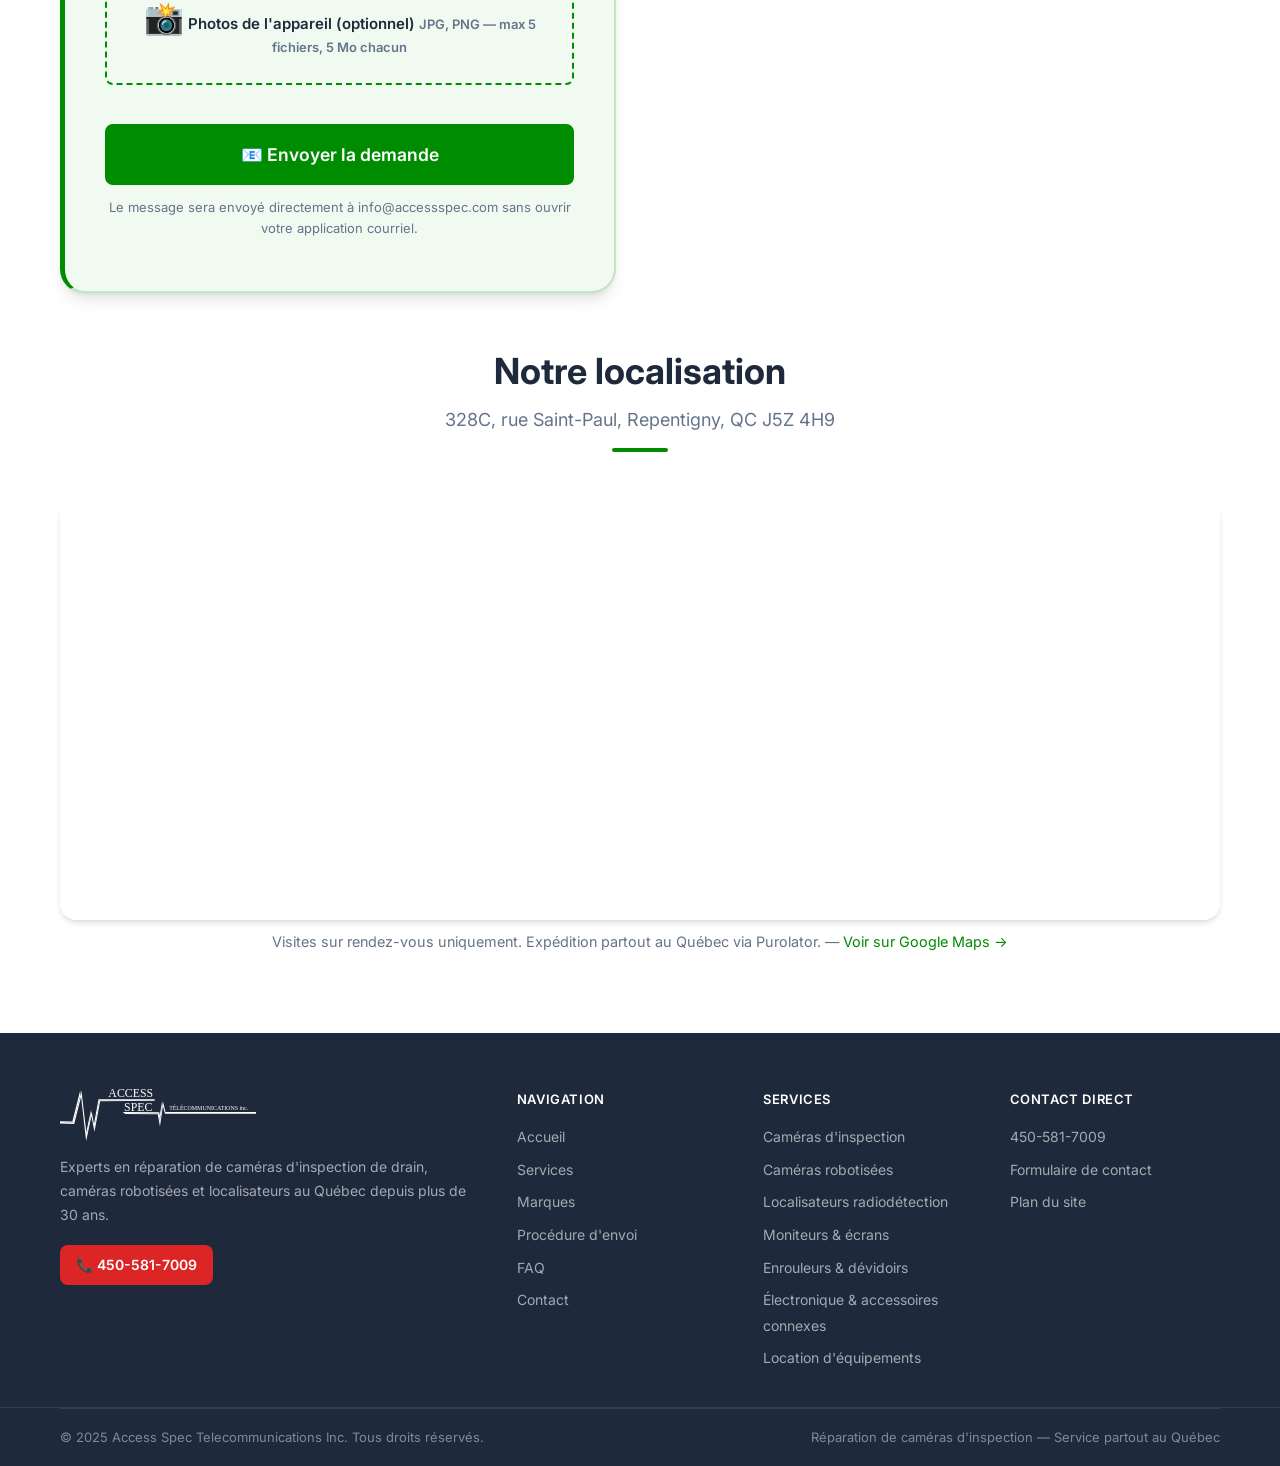
==== commit c75ef31d: "version couleurs ajuster et pointage contact" ====
--- a/contact.html
+++ b/contact.html
@@ -21,12 +21,12 @@
     .form-status a { color: inherit; font-weight: 600; }
     /* === CHAMP PHOTO === */
     .file-drop {
-      border: 2px dashed var(--border); border-radius: var(--radius);
+      border: 2px dashed var(--vert-principal); border-radius: var(--radius);
       padding: 20px 16px; text-align: center; cursor: pointer;
       transition: border-color var(--transition-fast), background var(--transition-fast);
-      background: var(--off-white);
-    }
-    .file-drop:hover, .file-drop:focus-within { border-color: var(--primary); background: rgba(15,118,110,.04); }
+      background: var(--vert-pale);
+    }
+    .file-drop:hover, .file-drop:focus-within { border-color: var(--vert-fonce); background: rgba(0,140,0,.06); }
     .file-drop input[type="file"] { display: none; }
     .file-drop-label { display: flex; flex-direction: column; align-items: center; gap: 6px; cursor: pointer; }
     .file-drop-icon  { font-size: 2rem; line-height: 1; }
@@ -44,7 +44,7 @@
       background: var(--white);
     }
     .type-option:hover { border-color: var(--primary-light); background: var(--off-white); }
-    .type-option:has(input:checked) { border-color: var(--primary); background: rgba(15,118,110,.05); }
+    .type-option:has(input:checked) { border-color: var(--primary); background: rgba(0,140,0,.05); }
     .type-option input[type="radio"] { margin-top: 3px; accent-color: var(--primary); width: 18px; height: 18px; flex-shrink: 0; }
     .type-option-content { flex: 1; }
     .type-option-header { display: flex; align-items: center; justify-content: space-between; gap: 8px; margin-bottom: 6px; flex-wrap: wrap; }
@@ -54,6 +54,53 @@
     .type-badge-paid { background: #FEF3C7; color: #92400E; }
     .type-option-desc { font-size: .875rem; color: var(--text-light); margin: 0; }
     .type-option-note { font-size: .8125rem; color: var(--text-light); font-style: italic; margin: 4px 0 0; }
+    /* ===== CHAMPS DU FORMULAIRE — thème vert ===== */
+    .contact-form .form-group input,
+    .contact-form .form-group select,
+    .contact-form .form-group textarea {
+      border: 2px solid var(--vert-bordure);
+      background-color: var(--vert-pale);
+      border-radius: 8px;
+      padding: 12px 14px;
+    }
+    .contact-form .form-group input:focus,
+    .contact-form .form-group select:focus,
+    .contact-form .form-group textarea:focus {
+      border-color: var(--vert-principal);
+      background-color: #ffffff;
+      box-shadow: 0 0 0 3px rgba(0,140,0,.18);
+    }
+    /* ===== CARTES INFO CONTACT — thème vert ===== */
+    .contact-info-card {
+      background-color: var(--vert-pale);
+      border: 2px solid var(--vert-moyen);
+      border-left: 5px solid var(--vert-principal);
+    }
+    /* ===== BOUTON ENVOYER — thème vert ===== */
+    #contact-form .btn-primary {
+      background-color: var(--vert-principal);
+      border-color: var(--vert-principal);
+    }
+    #contact-form .btn-primary:hover {
+      background-color: var(--vert-fonce);
+      border-color: var(--vert-fonce);
+      transform: translateY(-1px);
+    }
+    /* ===== BOÎTE DEMANDE DE SERVICE — thème vert ===== */
+    .contact-form {
+      background-color: var(--vert-pale);
+      border: 2px solid var(--vert-moyen);
+      border-left: 5px solid var(--vert-principal);
+    }
+    /* ===== NOTE FORMULAIRE — thème vert ===== */
+    .form-note {
+      background: rgba(0,140,0,.08);
+      border-left: 4px solid var(--vert-principal);
+    }
+    /* ===== CARTES TYPE DE DEMANDE — thème vert ===== */
+    .type-option:hover { border-color: var(--vert-bordure); background: var(--vert-pale); }
+    .type-option:has(input:checked) { border-color: var(--vert-principal); background: rgba(0,140,0,.06); }
+    .type-option input[type="radio"] { accent-color: var(--vert-principal); }
   </style>
 </head>
 <body>
@@ -63,7 +110,7 @@
 <header class="site-header" id="site-header">
   <div class="header-logo-wrap">
     <a href="index.html" aria-label="Accueil Access Spec Telecommunications">
-      <img src="assets/logoAccessSpec.svg" alt="Access Spec Telecommunications Inc." class="site-logo" width="220" height="66">
+      <img src="assets/logoAccessSpec.svg" alt="Access Spec Telecommunications Inc." class="site-logo" width="249" height="91">
     </a>
   </div>
   <div class="header-nav">
@@ -87,7 +134,7 @@
 
 <main>
 
-  <section class="page-hero">
+  <section class="page-hero" style="padding: 28px 0 20px;">
     <div class="page-hero-content container">
       <nav class="breadcrumb" aria-label="Fil d'Ariane">
         <a href="index.html" data-i18n="nav-accueil">Accueil</a>
@@ -100,12 +147,12 @@
   </section>
 
   <!-- CONTACT LAYOUT -->
-  <section class="section">
+  <section class="section" style="padding-top: 28px;">
     <div class="container">
       <div class="contact-layout">
 
         <!-- FORMULAIRE -->
-        <div class="contact-form fade-in">
+        <div class="contact-form">
           <h2 data-i18n="ct-form-h2">Demande de service</h2>
           <p class="form-subtitle" data-i18n="ct-form-sub">Remplissez le formulaire ci-dessous. Votre application de courriel s'ouvrira avec toutes les informations préremplies.</p>
 
@@ -260,13 +307,13 @@
                 <a href="tel:4505817009">450-581-7009</a>
               </div>
             </div>
-            <!--<div class="ci-item">
+            <div class="ci-item">
               <span class="ci-icon" aria-hidden="true">✉️</span>
               <div class="ci-text">
                 <strong data-i18n="ct-info-email">Courriel</strong>
                 <a href="mailto:info@accessspec.com">info@accessspec.com</a>
               </div>
-            </div>-->
+            </div>
             <div class="ci-item">
               <span class="ci-icon" aria-hidden="true">📍</span>
               <div class="ci-text">
@@ -376,7 +423,7 @@
         <h4 data-i18n="ft-contact-direct-title">Contact direct</h4>
         <ul>
           <li><a href="tel:4505817009">450-581-7009</a></li>
-          <!--<li><a href="mailto:info@accessspec.com">info@accessspec.com</a></li>-->
+          <li><a href="contact.html" data-i18n="ft-contact-form">Formulaire de contact</a></li>
           <li><a href="sitemap.html" data-i18n="ft-sitemap">Plan du site</a></li>
         </ul>
       </div>
--- a/css/style.css
+++ b/css/style.css
@@ -4,9 +4,9 @@
 
 /* === VARIABLES === */
 :root {
-  --primary:        #0F766E;
-  --primary-dark:   #0A5C57;
-  --primary-light:  #14B8A6;
+  --primary:        #008c00;
+  --primary-dark:   #006600;
+  --primary-light:  #4db34d;
   --secondary:      #1E293B;
   --secondary-light:#334155;
   --cta-urgent:     #F59E0B;
@@ -19,6 +19,11 @@
   --border:         #E2E8F0;
   --text:           #334155;
   --text-light:     #64748B;
+  --vert-principal: #008c00;
+  --vert-fonce:     #006600;
+  --vert-pale:      #f0faf0;
+  --vert-moyen:     #c2e5c2;
+  --vert-bordure:   #80c680;
 
   --shadow-sm: 0 1px 2px rgba(0,0,0,.05);
   --shadow:    0 4px 6px -1px rgba(0,0,0,.1), 0 2px 4px -2px rgba(0,0,0,.1);
@@ -270,7 +275,7 @@
 .problem-card:hover { border-color: var(--primary); transform: translateY(-4px); box-shadow: var(--shadow-lg); }
 .problem-icon {
   width: 56px; height: 56px;
-  background: rgba(15,118,110,.1); border-radius: 50%;
+  background: rgba(0,140,0,.1); border-radius: 50%;
   display: flex; align-items: center; justify-content: center;
   margin: 0 auto 14px;
 }
@@ -333,7 +338,7 @@
   display: flex; align-items: center; justify-content: center;
   margin: 0 auto 14px;
   color: var(--white); font-size: 1.2rem; font-weight: 800;
-  box-shadow: 0 0 0 6px rgba(15,118,110,.15);
+  box-shadow: 0 0 0 6px rgba(0,140,0,.15);
 }
 .tl-step h4 { font-size: .9375rem; color: var(--secondary); margin-bottom: 6px; }
 .tl-step p  { font-size: .8125rem; color: var(--text-light); line-height: 1.5; }
@@ -425,7 +430,7 @@
 .gallery-item img { width: 100%; height: 100%; object-fit: cover; transition: transform var(--transition); }
 .gallery-item-overlay {
   position: absolute; inset: 0;
-  background: rgba(15,118,110,.72);
+  background: rgba(0,140,0,.72);
   display: flex; align-items: center; justify-content: center;
   opacity: 0; transition: opacity var(--transition);
 }
@@ -475,7 +480,7 @@
 }
 .page-hero::before {
   content: ''; position: absolute; inset: 0;
-  background: linear-gradient(135deg, rgba(15,118,110,.3) 0%, transparent 65%);
+  background: linear-gradient(135deg, rgba(0,140,0,.3) 0%, transparent 65%);
 }
 .page-hero-content { position: relative; z-index: 1; }
 .page-hero h1      { color: var(--white); margin-bottom: 14px; }
@@ -499,7 +504,7 @@
 }
 .svc-detail-icon {
   width: 54px; height: 54px;
-  background: rgba(15,118,110,.3); border-radius: var(--radius);
+  background: rgba(0,140,0,.3); border-radius: var(--radius);
   display: flex; align-items: center; justify-content: center;
 }
 .svc-detail-icon svg {
@@ -629,11 +634,11 @@
 }
 .form-group input:focus, .form-group select:focus, .form-group textarea:focus {
   outline: none; border-color: var(--primary);
-  box-shadow: 0 0 0 3px rgba(15,118,110,.12);
+  box-shadow: 0 0 0 3px rgba(0,140,0,.12);
 }
 .form-group textarea { resize: vertical; min-height: 120px; }
 .form-note {
-  background: rgba(15,118,110,.08); border-left: 4px solid var(--primary);
+  background: rgba(0,140,0,.08); border-left: 4px solid var(--primary);
   border-radius: var(--radius); padding: 14px; color: var(--secondary);
   font-size: .9375rem; margin-bottom: 22px;
 }
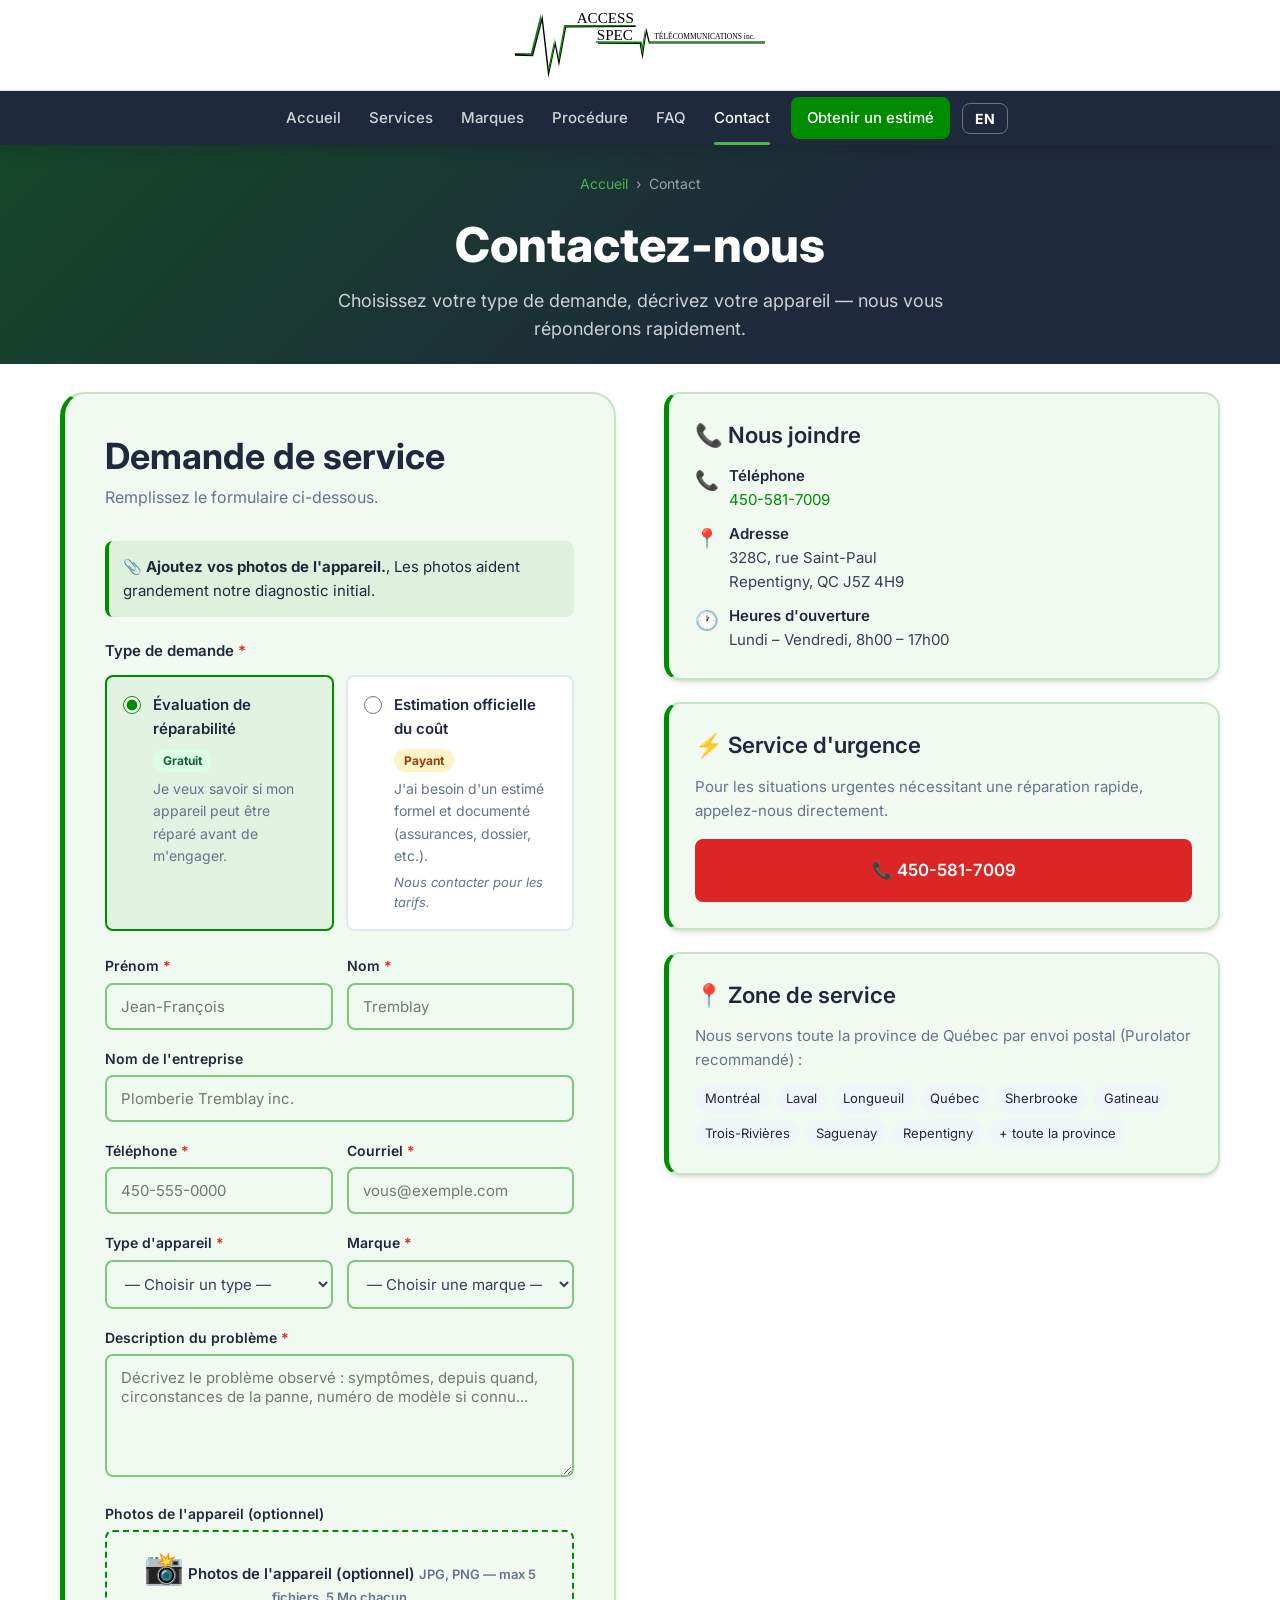
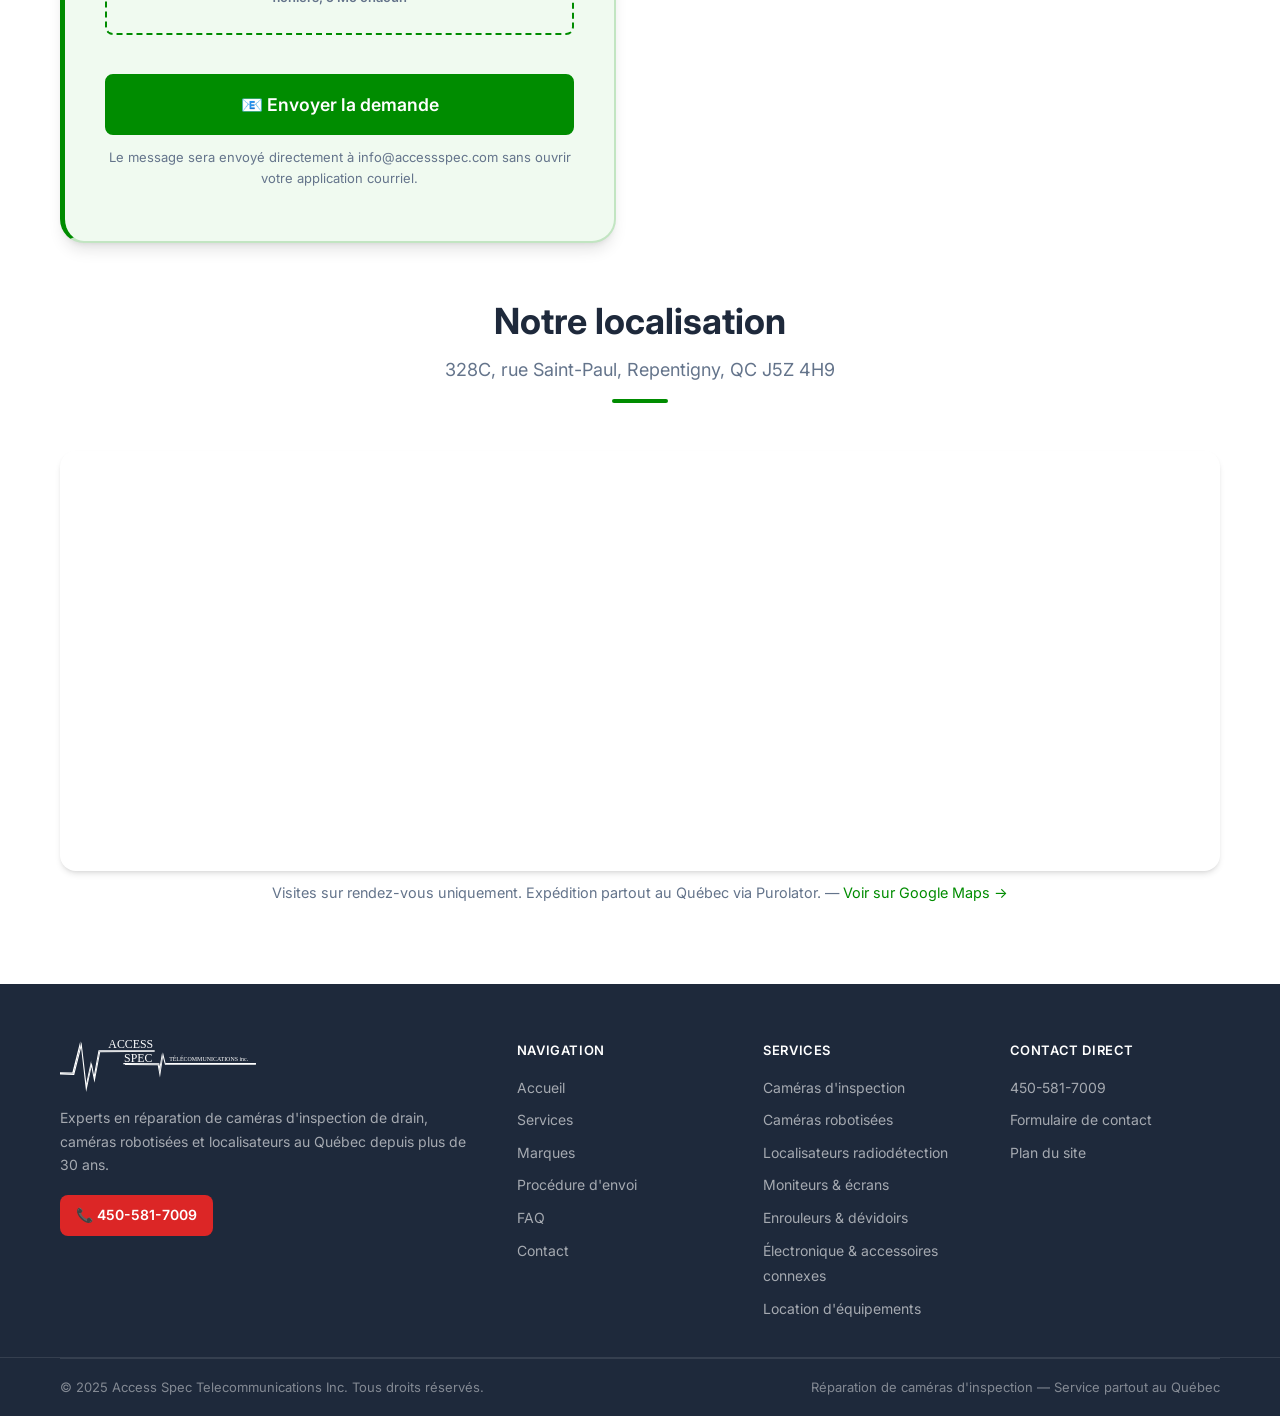
==== commit 1369aba5: "version 5.16" ====
--- a/contact.html
+++ b/contact.html
@@ -154,10 +154,10 @@
         <!-- FORMULAIRE -->
         <div class="contact-form">
           <h2 data-i18n="ct-form-h2">Demande de service</h2>
-          <p class="form-subtitle" data-i18n="ct-form-sub">Remplissez le formulaire ci-dessous. Votre application de courriel s'ouvrira avec toutes les informations préremplies.</p>
+          <p class="form-subtitle" data-i18n="ct-form-sub">Remplissez le formulaire ci-dessous.</p>
 
           <div class="form-note" role="note" data-i18n="ct-form-note">
-            📎 <strong>lors de l'envoie du couriel</strong>, Ajoutez vos photos de l'appareil. Les photos aident grandement notre diagnostic initial.
+            📎 <strong>Ajoutez vos photos de l'appareil.</strong>, Les photos aident grandement notre diagnostic initial.
           </div>
 
           <form id="contact-form" novalidate enctype="multipart/form-data">
@@ -305,13 +305,6 @@
               <div class="ci-text">
                 <strong data-i18n="ct-info-tel">Téléphone</strong>
                 <a href="tel:4505817009">450-581-7009</a>
-              </div>
-            </div>
-            <div class="ci-item">
-              <span class="ci-icon" aria-hidden="true">✉️</span>
-              <div class="ci-text">
-                <strong data-i18n="ct-info-email">Courriel</strong>
-                <a href="mailto:info@accessspec.com">info@accessspec.com</a>
               </div>
             </div>
             <div class="ci-item">
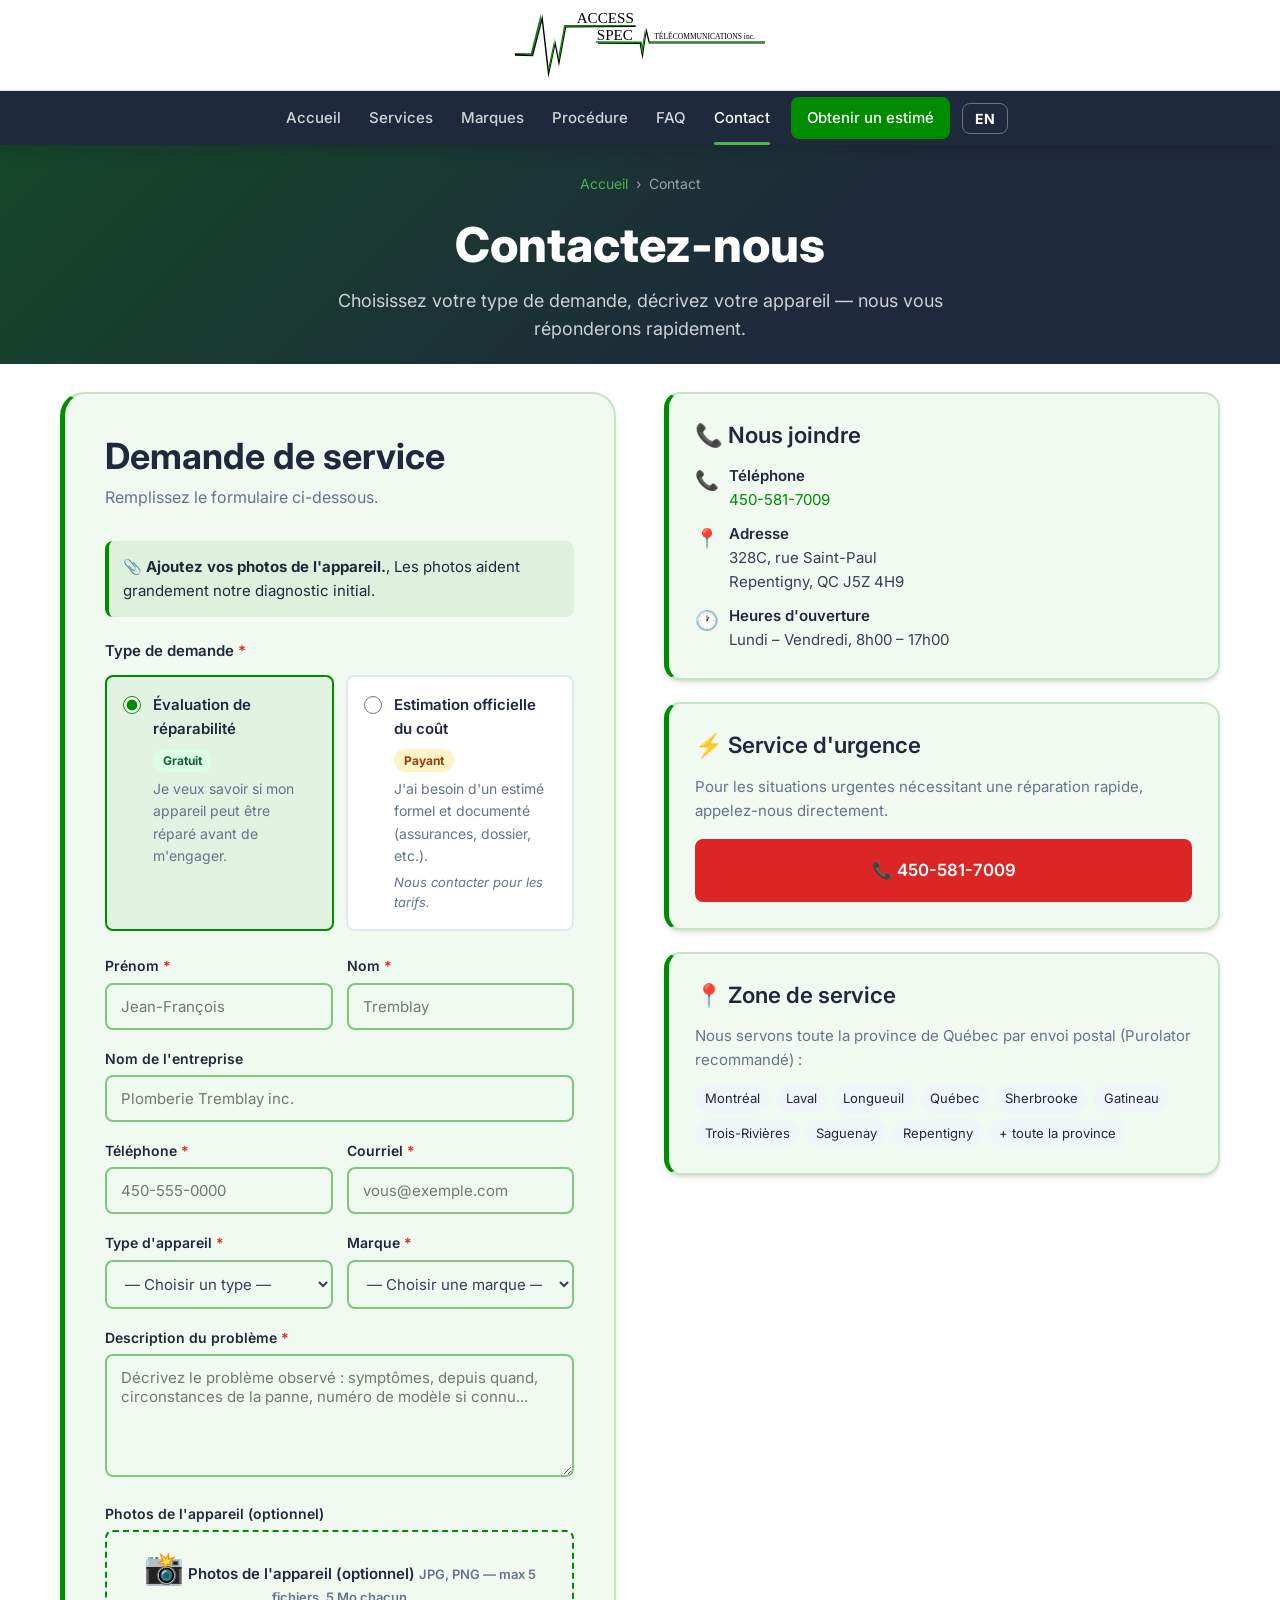
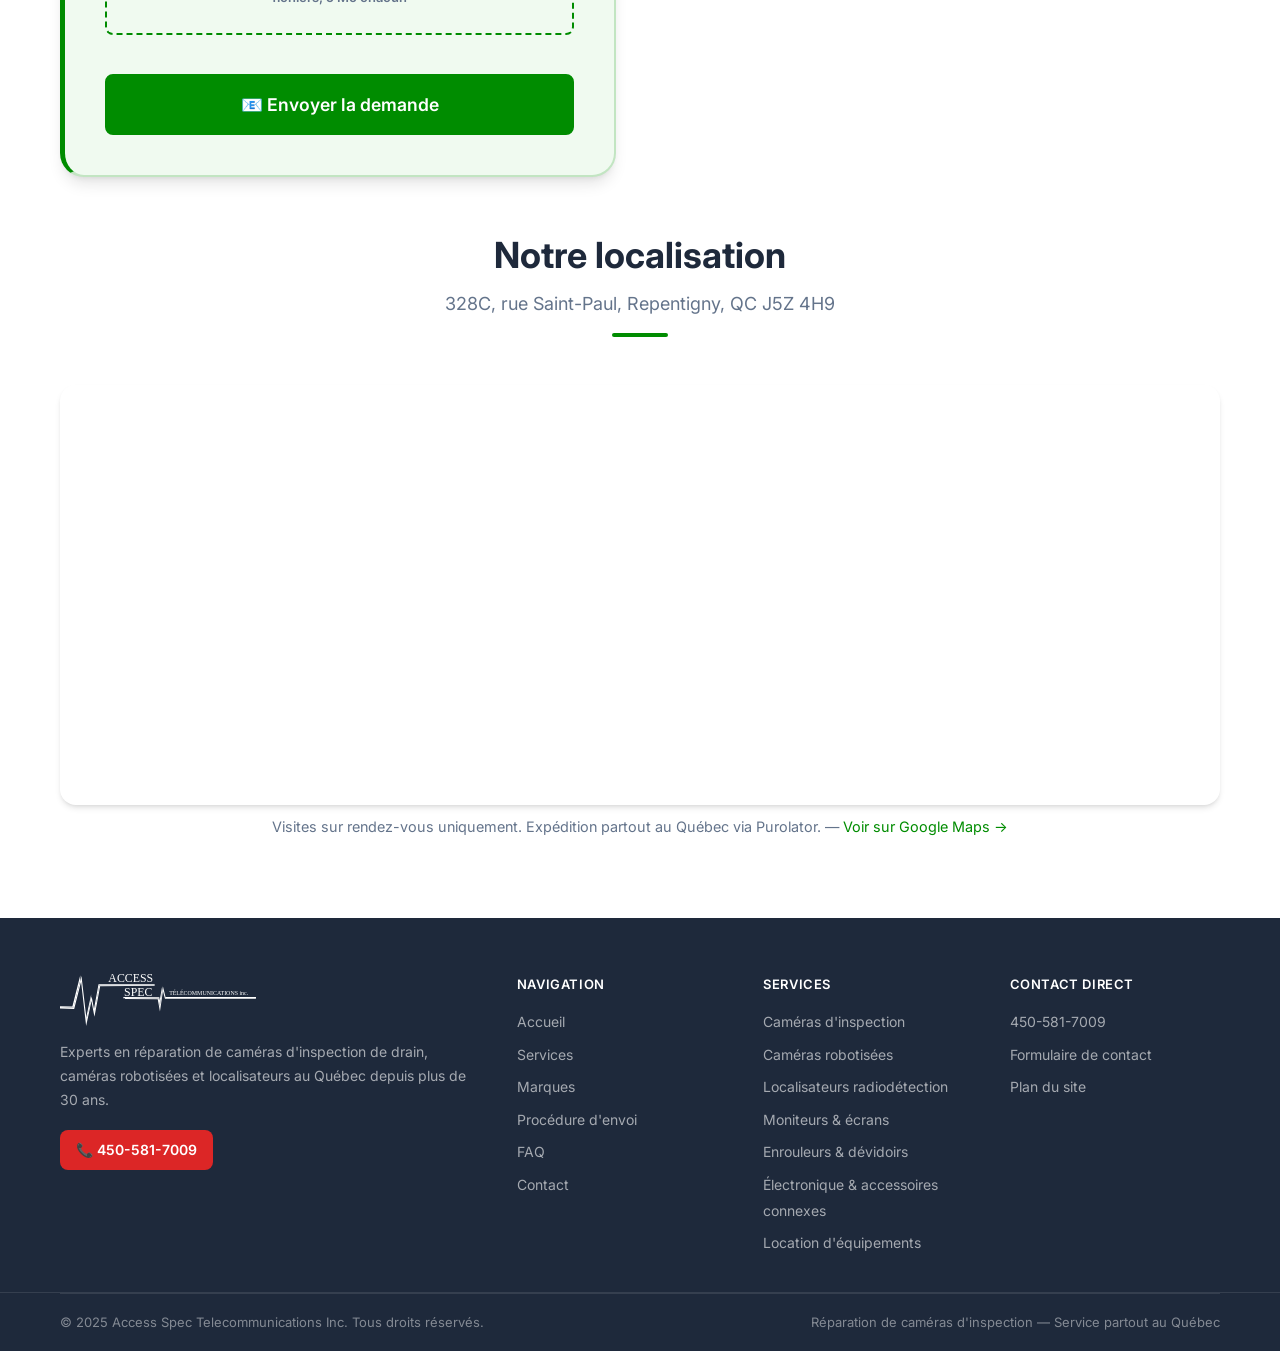
==== commit 7c0728a3: "version 1.17" ====
--- a/contact.html
+++ b/contact.html
@@ -286,10 +286,6 @@
               📧 Envoyer la demande
             </button>
 
-            <p style="color:var(--text-light); font-size:.8125rem; text-align:center; margin-top:12px;" data-i18n="ct-send-note">
-              Le message sera envoyé directement à info@accessspec.com sans ouvrir votre application courriel.
-            </p>
-
             <div id="form-status" class="form-status" role="alert" aria-live="polite"></div>
 
           </form>
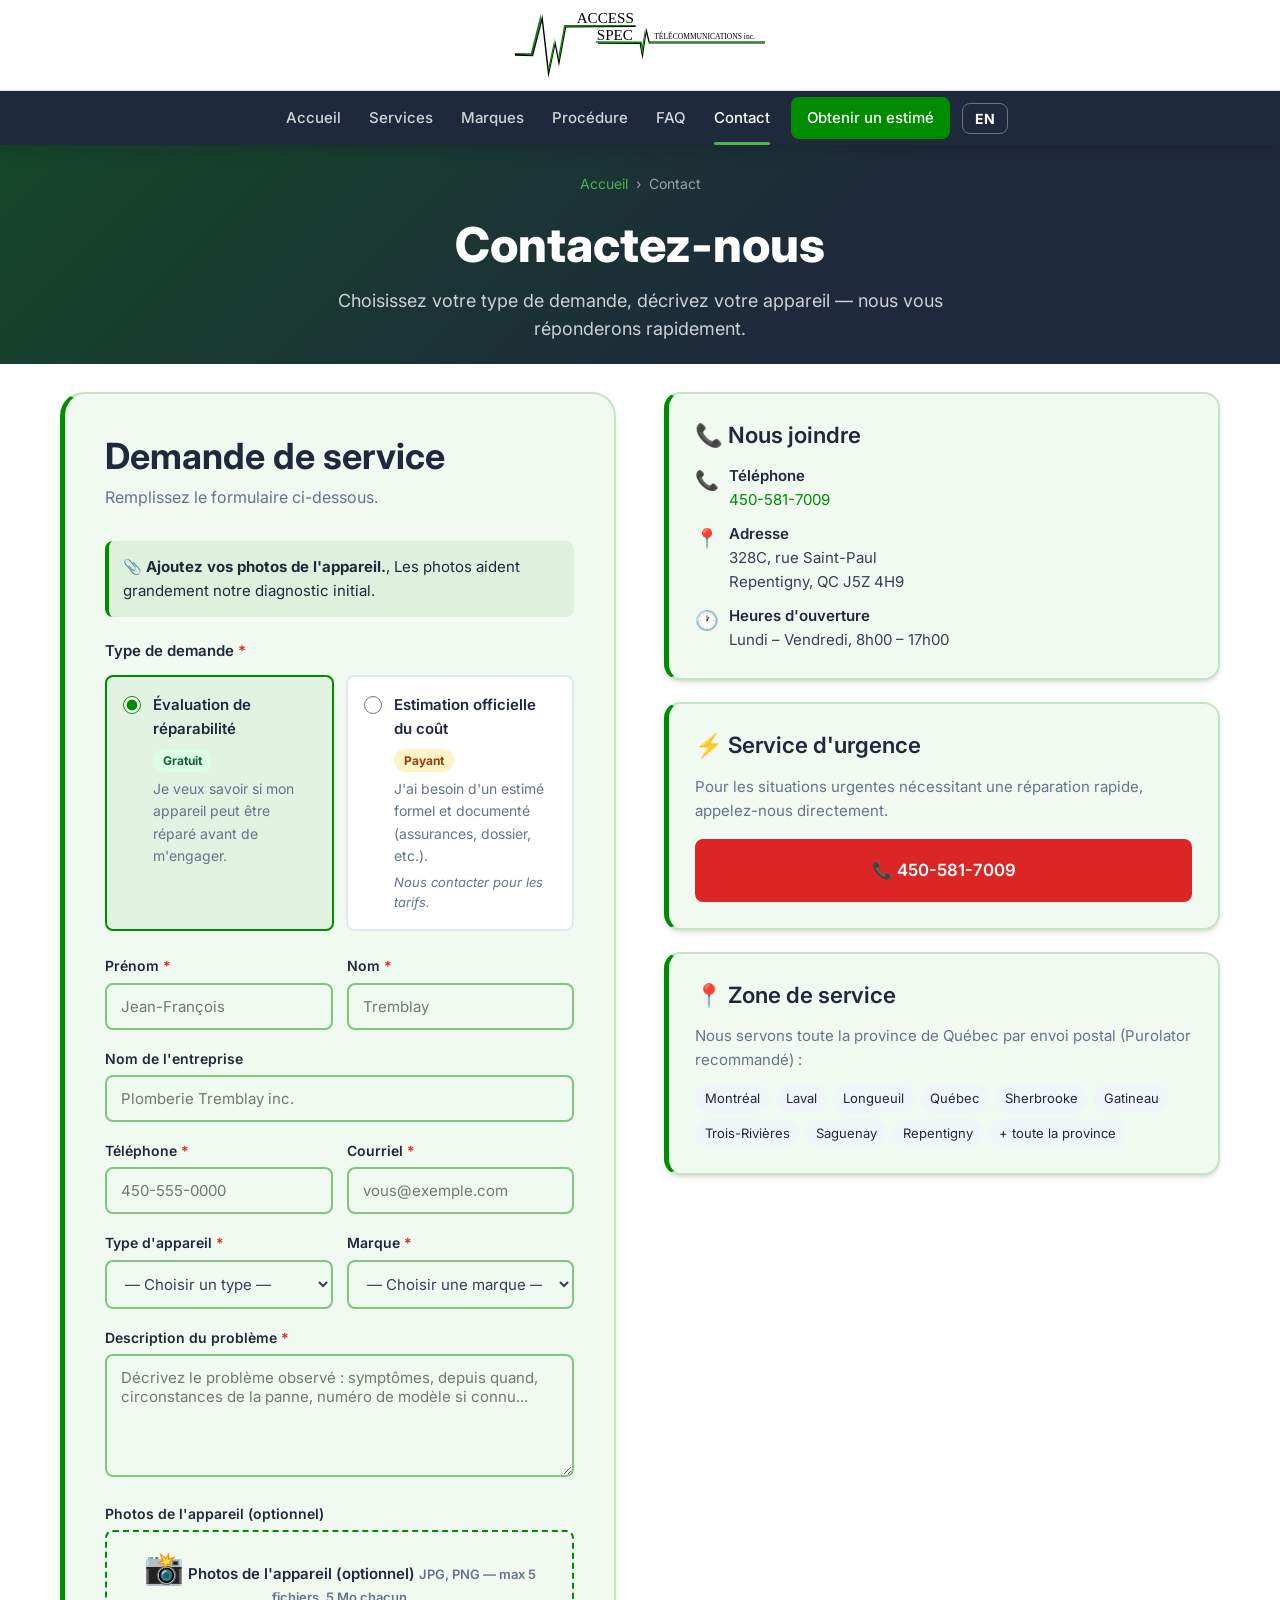
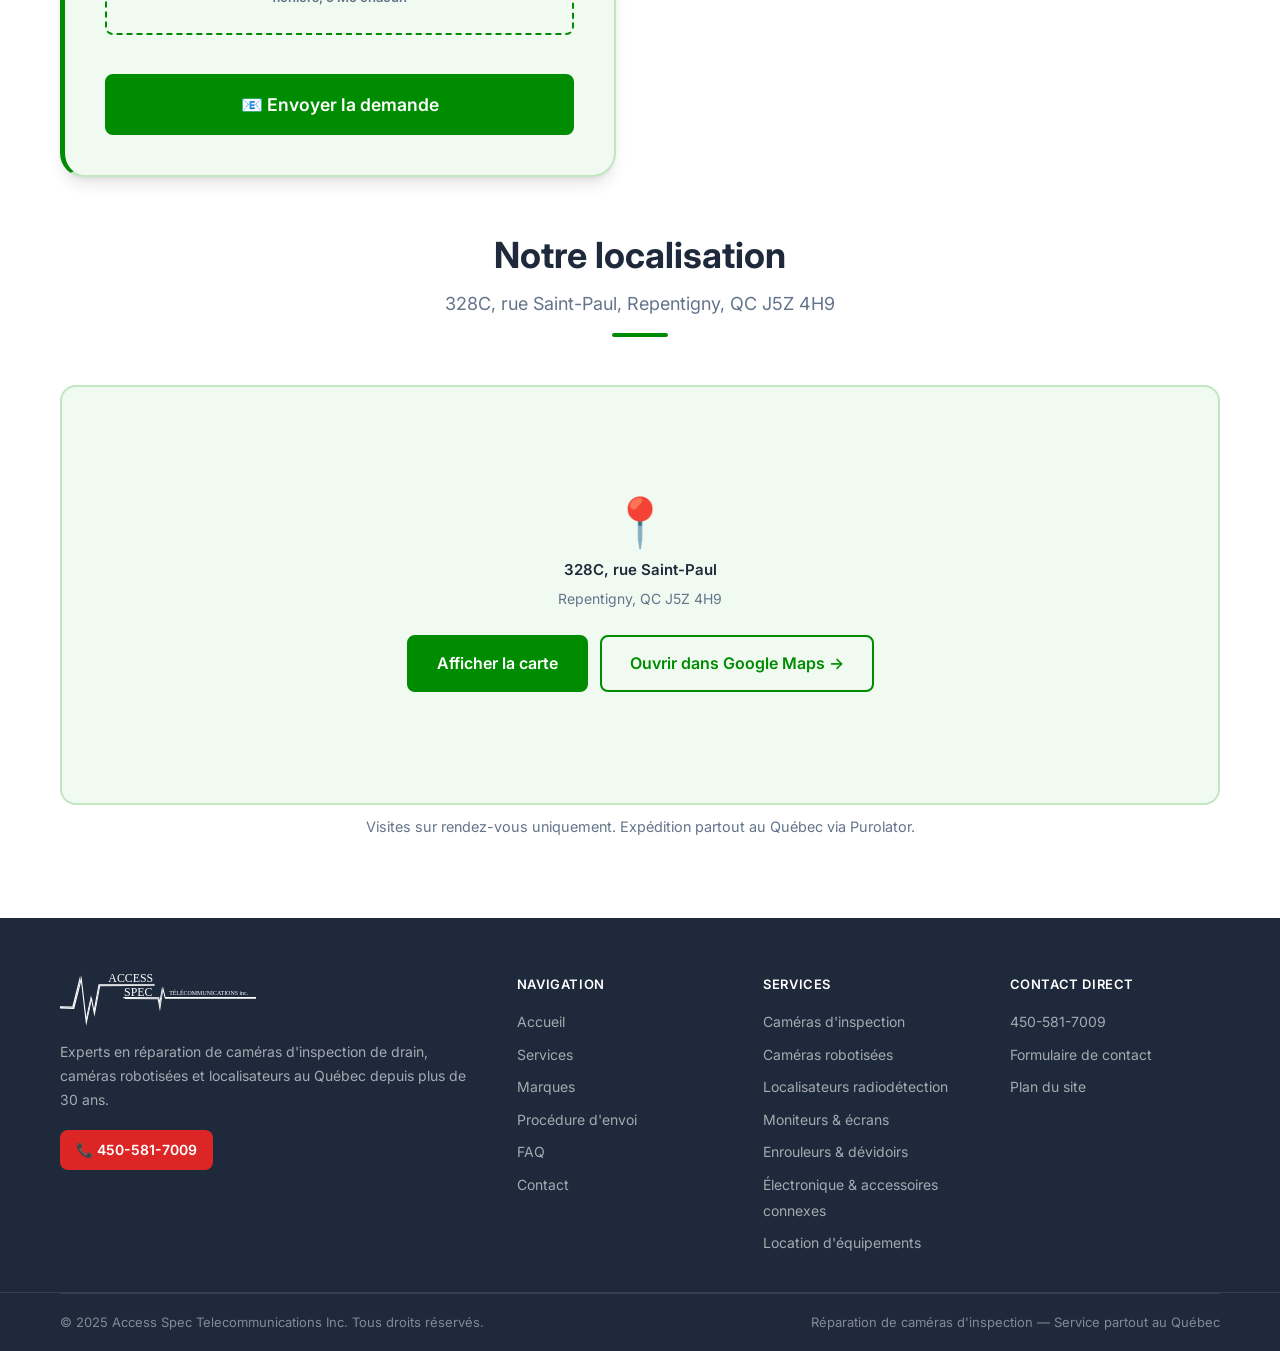
==== commit 58308dcf: "version map bouton" ====
--- a/contact.html
+++ b/contact.html
@@ -101,6 +101,18 @@
     .type-option:hover { border-color: var(--vert-bordure); background: var(--vert-pale); }
     .type-option:has(input:checked) { border-color: var(--vert-principal); background: rgba(0,140,0,.06); }
     .type-option input[type="radio"] { accent-color: var(--vert-principal); }
+    /* ===== PLACEHOLDER CARTE ===== */
+    .map-placeholder {
+      width: 100%; height: 420px; border-radius: var(--radius-lg);
+      background: var(--vert-pale); border: 2px solid var(--vert-moyen);
+      display: flex; align-items: center; justify-content: center;
+    }
+    .map-placeholder-inner { text-align: center; padding: 24px; }
+    .map-placeholder-icon { font-size: 3rem; line-height: 1; margin-bottom: 12px; }
+    .map-placeholder-addr { font-size: .9375rem; color: var(--secondary); font-weight: 600; margin-bottom: 6px; }
+    .map-placeholder-city { font-size: .875rem; color: var(--text-light); margin-bottom: 24px; }
+    .map-placeholder-actions { display: flex; gap: 12px; justify-content: center; flex-wrap: wrap; }
+    .map-placeholder iframe { border-radius: var(--radius-lg); }
   </style>
 </head>
 <body>
@@ -354,21 +366,20 @@
           <p>328C, rue Saint-Paul, Repentigny, QC J5Z 4H9</p>
           <span class="accent-bar"></span>
         </div>
-        <div class="map-wrap fade-in">
-          <iframe
-            src="https://maps.google.com/maps?q=328C+rue+Saint-Paul,+Repentigny,+QC+J5Z+4H9,+Canada&output=embed&z=17"
-            width="100%"
-            height="420"
-            style="border:0;"
-            allowfullscreen=""
-            loading="lazy"
-            title="Access Spec Telecommunications — 328C rue Saint-Paul, Repentigny, QC"
-            aria-label="Carte — 328C rue Saint-Paul, Repentigny, Québec">
-          </iframe>
+        <div class="map-placeholder" id="map-placeholder">
+          <div class="map-placeholder-inner">
+            <div class="map-placeholder-icon">📍</div>
+            <p class="map-placeholder-addr">328C, rue Saint-Paul</p>
+            <p class="map-placeholder-city">Repentigny, QC J5Z 4H9</p>
+            <div class="map-placeholder-actions">
+              <button class="btn btn-primary" id="map-load-btn" data-i18n="ct-map-load">Afficher la carte</button>
+              <a href="https://www.google.com/maps/search/?api=1&query=328C+rue+Saint-Paul+Repentigny+QC+J5Z+4H9"
+                 target="_blank" rel="noopener" class="btn btn-outline-primary" data-i18n="ct-map-ext">Ouvrir dans Google Maps →</a>
+            </div>
+          </div>
         </div>
         <p style="text-align:center; color:var(--text-light); font-size:.9rem; margin-top:10px;" data-i18n="ct-map-note">
-          Visites sur rendez-vous uniquement. Expédition partout au Québec via Purolator. —
-          <a href="https://www.google.com/maps/search/?api=1&query=328C+rue+Saint-Paul+Repentigny+QC+J5Z+4H9" target="_blank" rel="noopener" style="color:var(--primary);">Voir sur Google Maps →</a>
+          Visites sur rendez-vous uniquement. Expédition partout au Québec via Purolator.
         </p>
       </div>
 
